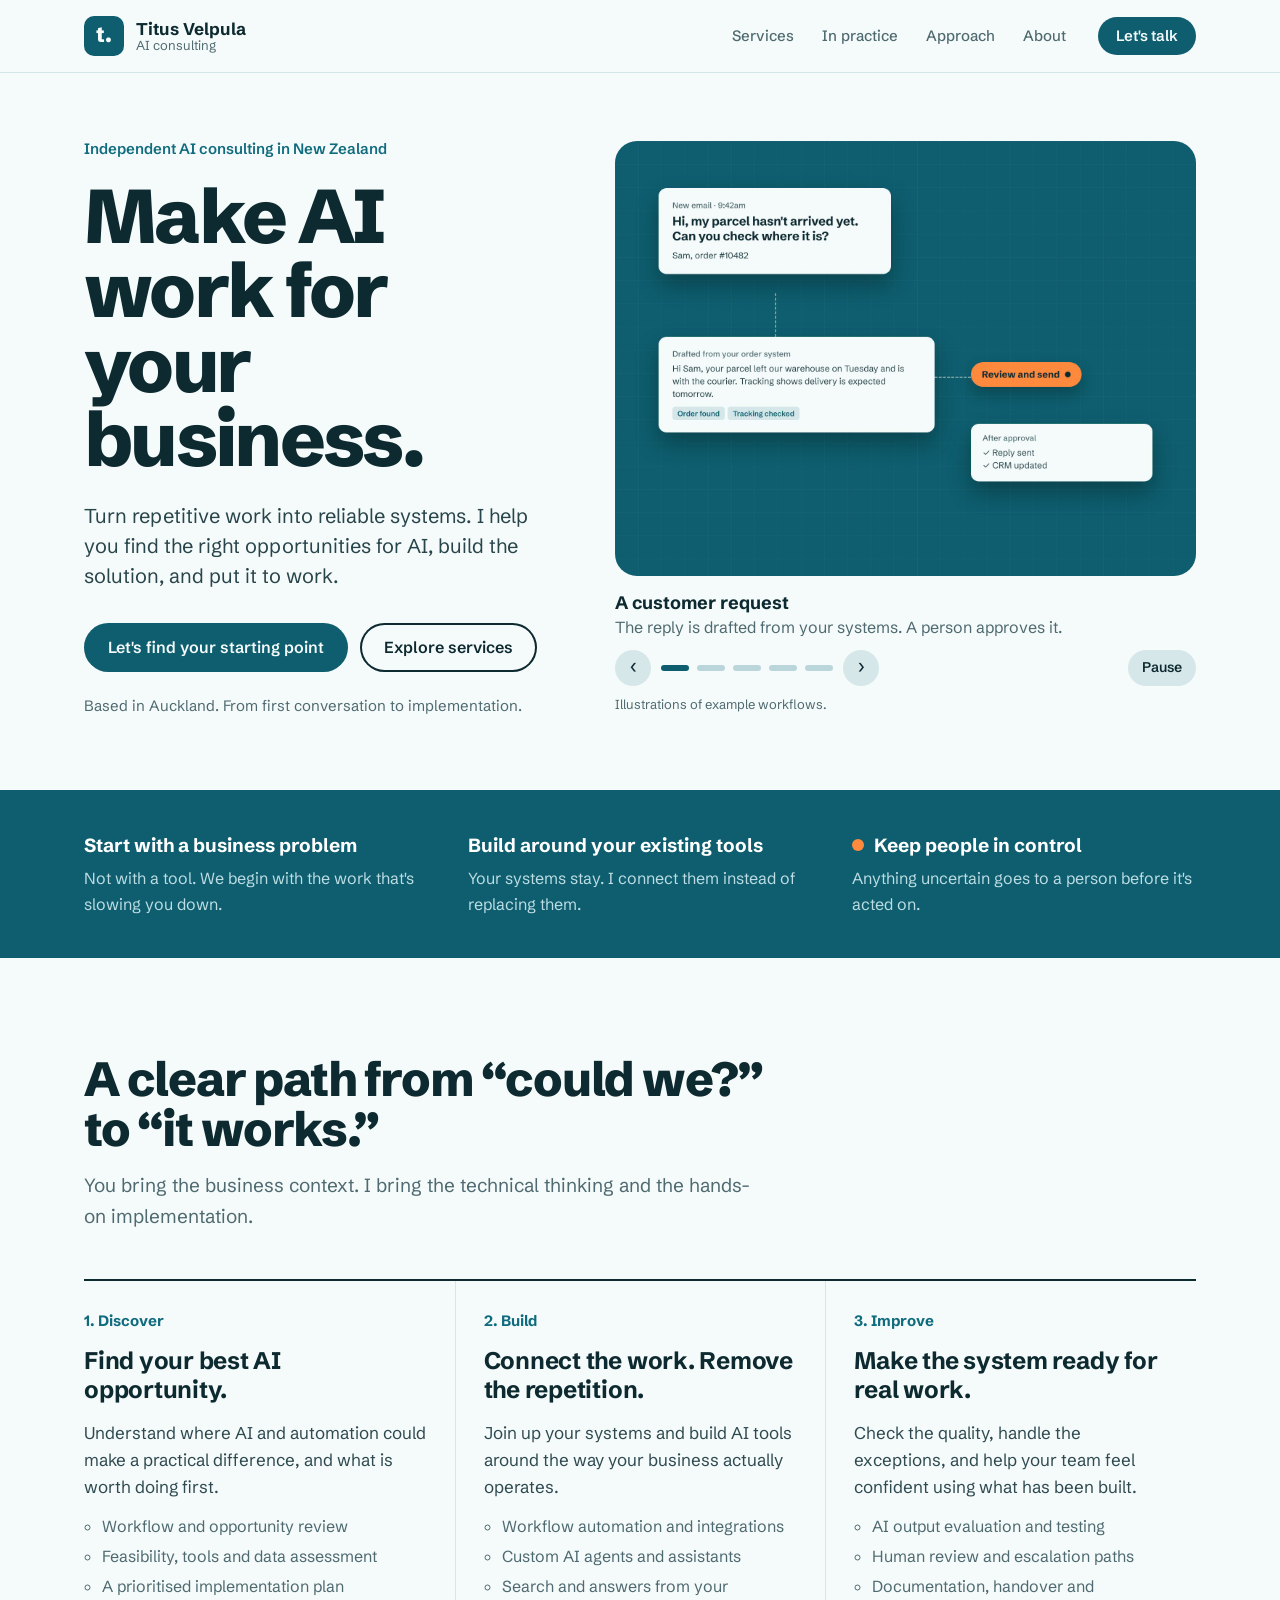
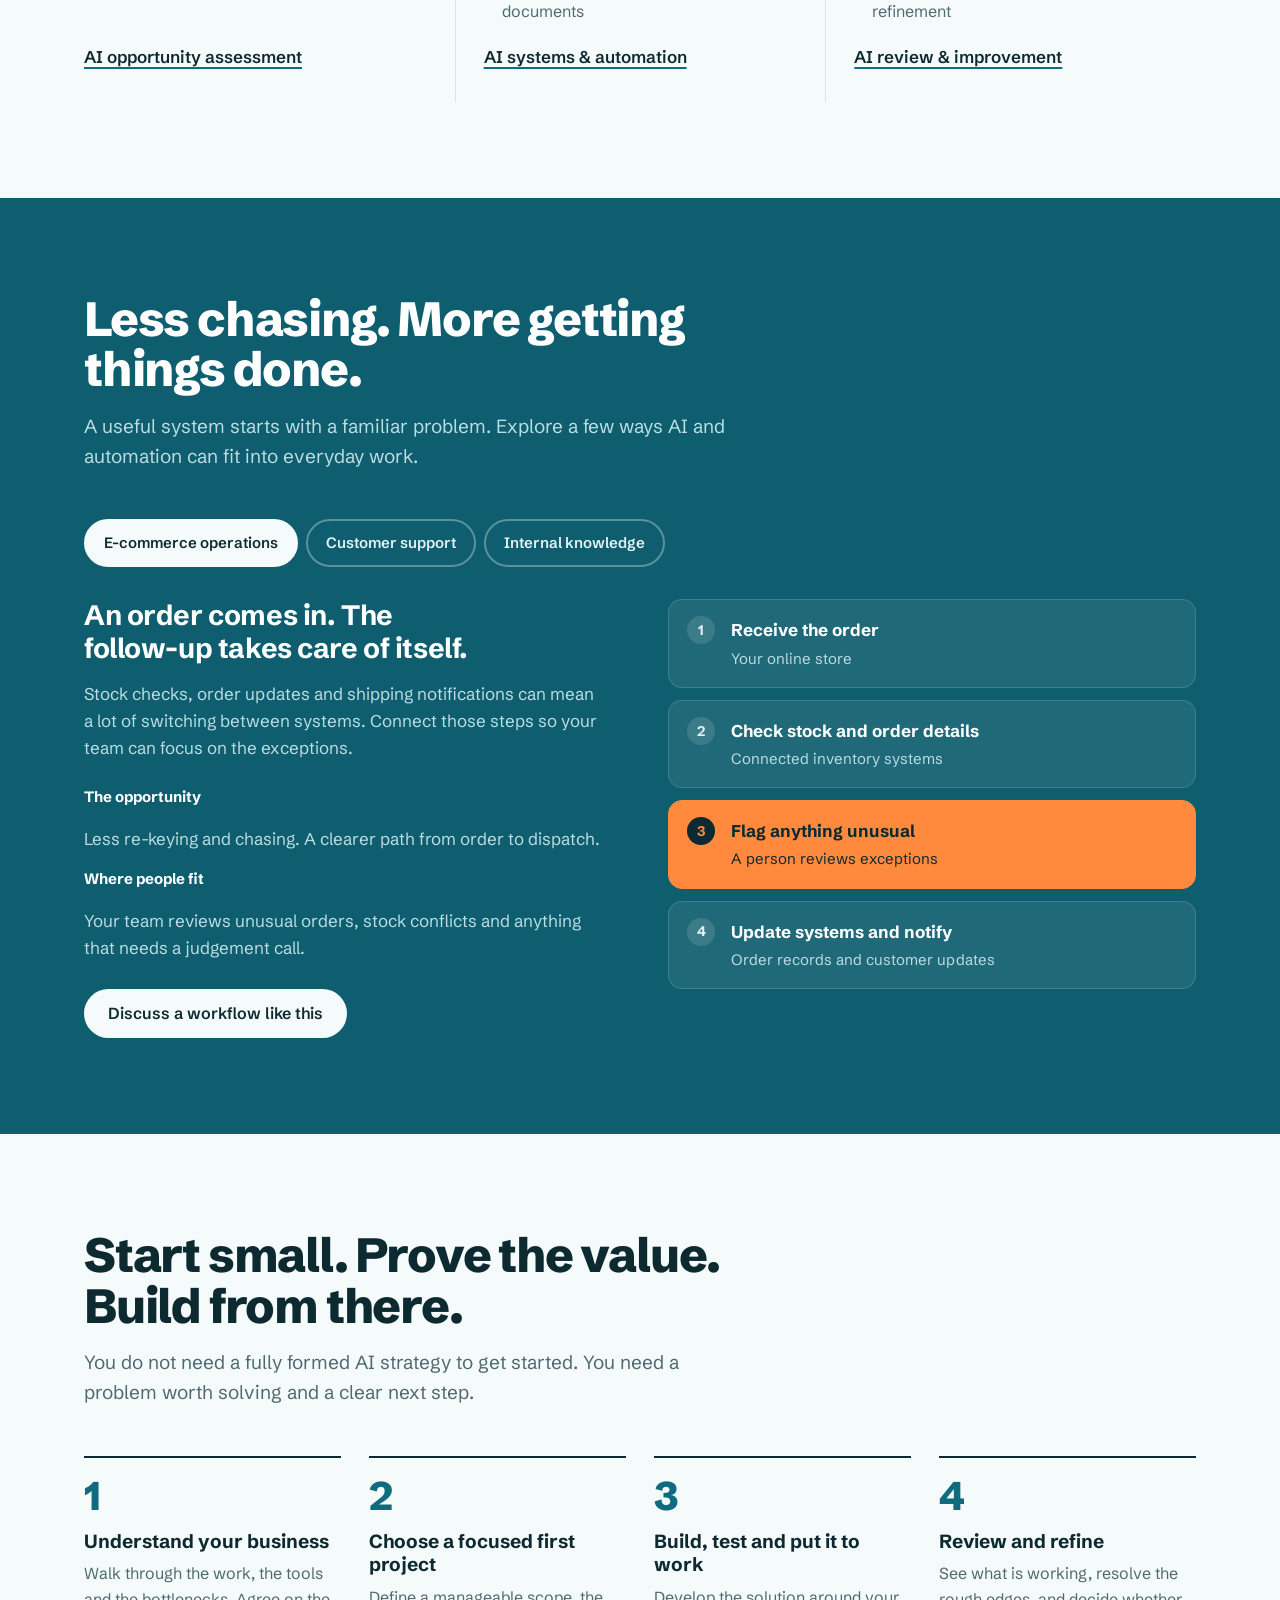
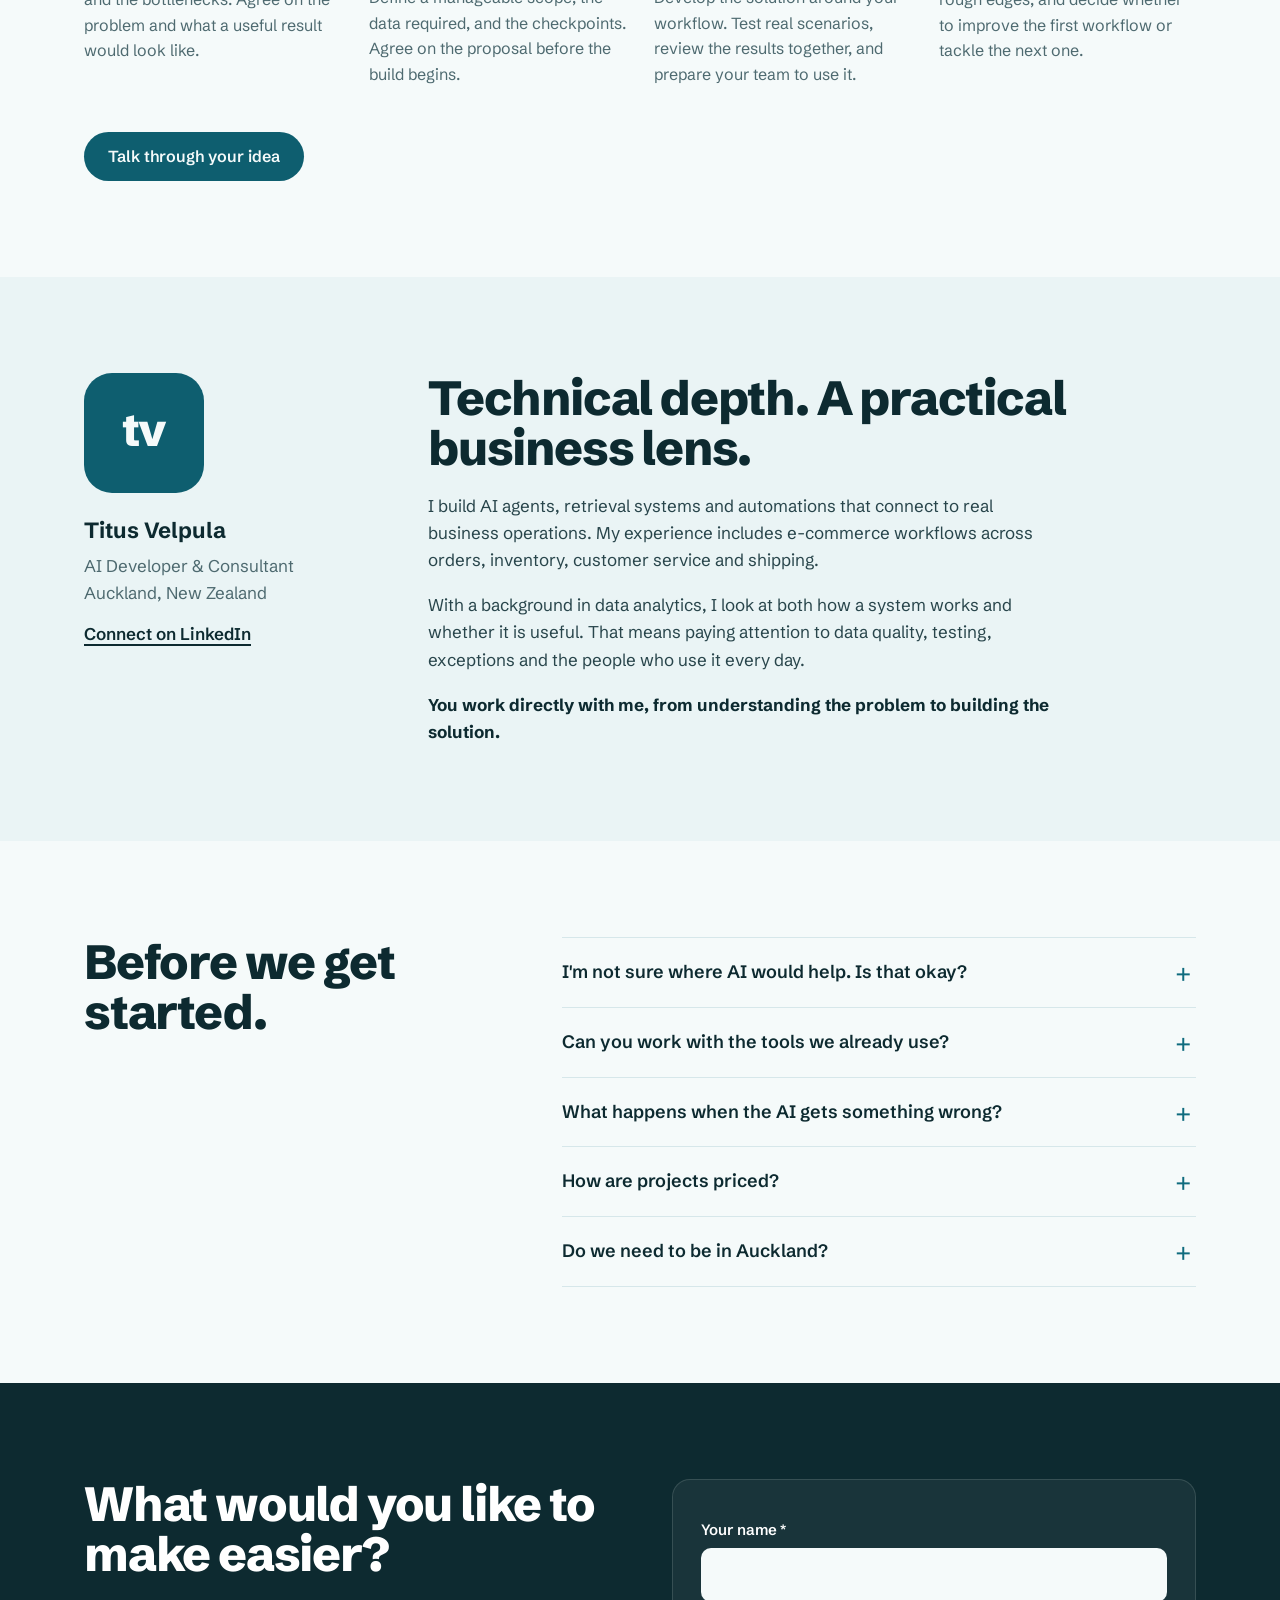
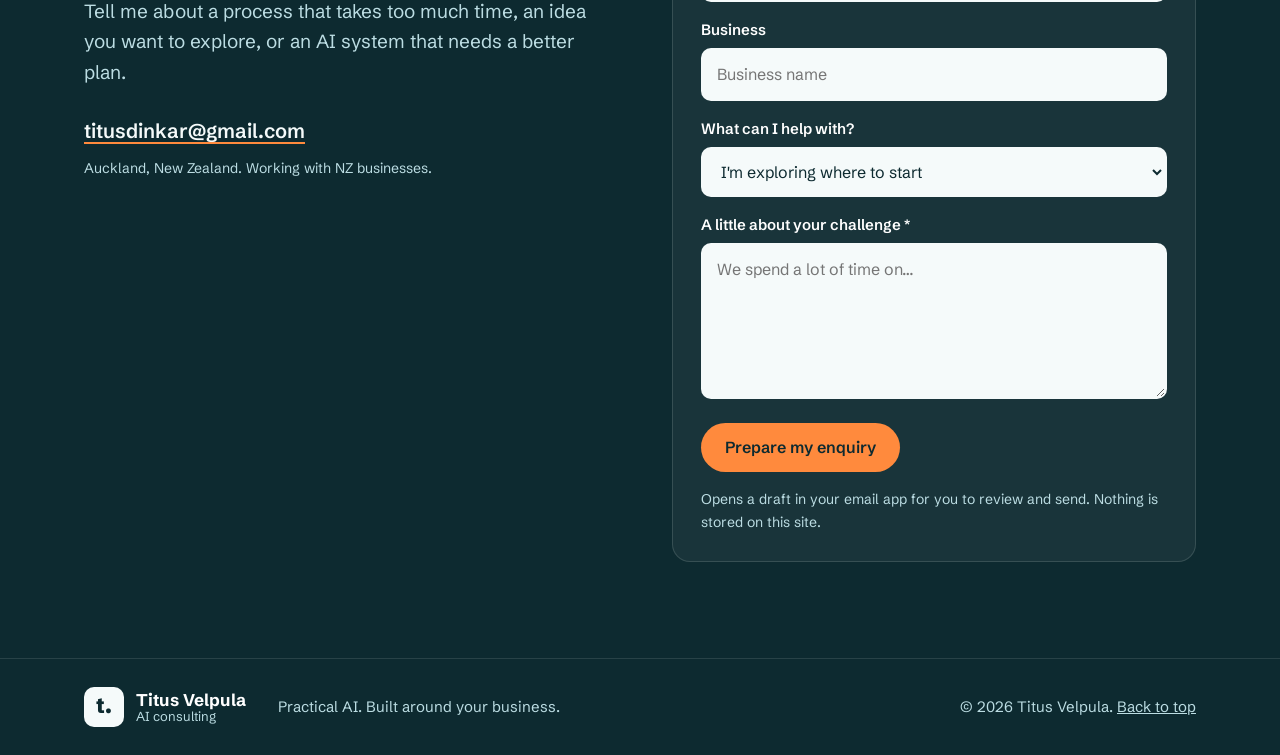
==== index.html @ 4c41d88a "Switch to teal and orange colours" ====
<!doctype html>
<html lang="en-NZ">
<head>
<meta charset="utf-8">
<meta name="viewport" content="width=device-width, initial-scale=1">
<title>Titus Velpula | AI Consulting, Auckland</title>
<meta name="description" content="Independent AI consulting in New Zealand. I help you find the right opportunities for AI, build the solution, and put it to work.">
<link rel="preload" href="fonts/schibsted-grotesk-latin-700-normal.woff2" as="font" type="font/woff2" crossorigin>
<link rel="icon" href="favicon.svg" type="image/svg+xml">
<link rel="stylesheet" href="styles.css?v=2">
</head>
<body>

<a class="skip" href="#main">Skip to content</a>

<header class="site-head">
  <div class="wrap head-row">
    <a class="brand" href="#top" aria-label="Titus Velpula AI Consulting, back to top">
      <span class="mark" aria-hidden="true">t.</span>
      <span class="brand-text"><strong>Titus Velpula</strong><span>AI consulting</span></span>
    </a>
    <nav class="nav" aria-label="Main">
      <a href="#services">Services</a>
      <a href="#practice">In practice</a>
      <a href="#approach">Approach</a>
      <a href="#about">About</a>
    </nav>
    <a class="btn btn-small" href="#contact">Let's talk</a>
  </div>
</header>

<main id="main">

  <!-- HERO -->
  <section id="top" class="hero">
    <div class="wrap hero-grid">
      <div class="hero-copy">
        <p class="kicker">Independent AI consulting in New Zealand</p>
        <h1>Make AI work for your business.</h1>
        <p class="lead">Turn repetitive work into reliable systems. I help you find the right opportunities for AI, build the solution, and put it to work.</p>
        <div class="btn-row">
          <a class="btn" href="#contact">Let's find your starting point</a>
          <a class="btn btn-ghost" href="#services">Explore services</a>
        </div>
        <p class="hero-note">Based in Auckland. From first conversation to implementation.</p>
      </div>

      <div class="slider" id="slider" aria-roledescription="carousel" aria-label="How AI can fit into everyday work">
        <div class="slides">
          <figure class="slide is-active" aria-roledescription="slide" aria-label="1 of 5">
            <img src="images/slide-1.jpg" width="1600" height="1200" alt="A customer email asking about a parcel, a drafted reply using order and tracking details, and a 'Review and send' step before the reply goes out and the CRM is updated.">
            <figcaption><strong>A customer request</strong> The reply is drafted from your systems. A person approves it.</figcaption>
          </figure>
          <figure class="slide" aria-roledescription="slide" aria-label="2 of 5">
            <img src="images/slide-2.jpg" width="1600" height="1200" alt="An online order is checked against inventory and supplier stock; a stock conflict is flagged for a person while order records, customer updates and shipping carry on." loading="lazy">
            <figcaption><strong>An order comes in</strong> Routine steps run on their own. Conflicts go to your team.</figcaption>
          </figure>
          <figure class="slide" aria-roledescription="slide" aria-label="3 of 5">
            <img src="images/slide-3.jpg" width="1600" height="1200" alt="A question asked of company documents, answered with numbered citations to a pricing policy and customer terms, with sources shown." loading="lazy">
            <figcaption><strong>Answers from your documents</strong> Every answer shows where it came from.</figcaption>
          </figure>
          <figure class="slide" aria-roledescription="slide" aria-label="4 of 5">
            <img src="images/slide-4.jpg" width="1600" height="1200" alt="A test run of 120 scenarios before launch, showing pass results and six exceptions set aside for the team to review." loading="lazy">
            <figcaption><strong>Checked before it goes live</strong> Tested on real scenarios, with exceptions set aside for people.</figcaption>
          </figure>
          <figure class="slide" aria-roledescription="slide" aria-label="5 of 5">
            <img src="images/slide-5.jpg" width="1600" height="1200" alt="A value and effort chart of possible AI projects, with order follow-ups highlighted as high value and low effort: the place to start." loading="lazy">
            <figcaption><strong>A clear first project</strong> Start where the value is high and the effort is low.</figcaption>
          </figure>
        </div>
        <div class="slider-controls">
          <button class="arrow" type="button" data-dir="-1" aria-label="Previous picture">‹</button>
          <div class="dots" role="group" aria-label="Choose a picture">
            <button type="button" aria-label="Picture 1" aria-current="true"></button>
            <button type="button" aria-label="Picture 2"></button>
            <button type="button" aria-label="Picture 3"></button>
            <button type="button" aria-label="Picture 4"></button>
            <button type="button" aria-label="Picture 5"></button>
          </div>
          <button class="arrow" type="button" data-dir="1" aria-label="Next picture">›</button>
          <button class="pause" type="button" aria-label="Pause the slideshow" aria-pressed="false">Pause</button>
        </div>
        <p class="slider-note">Illustrations of example workflows.</p>
      </div>
    </div>
  </section>

  <!-- PRINCIPLES -->
  <section class="principles" aria-label="How I work">
    <div class="wrap principles-row">
      <div><h2>Start with a business problem</h2><p>Not with a tool. We begin with the work that's slowing you down.</p></div>
      <div><h2>Build around your existing tools</h2><p>Your systems stay. I connect them instead of replacing them.</p></div>
      <div><h2><span class="hc" aria-hidden="true"></span>Keep people in control</h2><p>Anything uncertain goes to a person before it's acted on.</p></div>
    </div>
  </section>

  <!-- SERVICES -->
  <section id="services" class="section">
    <div class="wrap">
      <div class="section-head">
        <h2 class="h2">A clear path from “could we?” to “it works.”</h2>
        <p class="sub">You bring the business context. I bring the technical thinking and the hands-on implementation.</p>
      </div>
      <ol class="services">
        <li>
          <p class="step">Discover</p>
          <h3>Find your best AI opportunity.</h3>
          <p>Understand where AI and automation could make a practical difference, and what is worth doing first.</p>
          <ul><li>Workflow and opportunity review</li><li>Feasibility, tools and data assessment</li><li>A prioritised implementation plan</li></ul>
          <a class="svc-link" href="#contact" data-topic="AI opportunity assessment">AI opportunity assessment</a>
        </li>
        <li>
          <p class="step">Build</p>
          <h3>Connect the work. Remove the repetition.</h3>
          <p>Join up your systems and build AI tools around the way your business actually operates.</p>
          <ul><li>Workflow automation and integrations</li><li>Custom AI agents and assistants</li><li>Search and answers from your documents</li></ul>
          <a class="svc-link" href="#contact" data-topic="AI systems and automation">AI systems &amp; automation</a>
        </li>
        <li>
          <p class="step">Improve</p>
          <h3>Make the system ready for real work.</h3>
          <p>Check the quality, handle the exceptions, and help your team feel confident using what has been built.</p>
          <ul><li>AI output evaluation and testing</li><li>Human review and escalation paths</li><li>Documentation, handover and refinement</li></ul>
          <a class="svc-link" href="#contact" data-topic="AI review and improvement">AI review &amp; improvement</a>
        </li>
      </ol>
    </div>
  </section>

  <!-- IN PRACTICE -->
  <section id="practice" class="section band">
    <div class="wrap">
      <div class="section-head">
        <h2 class="h2">Less chasing. More getting things done.</h2>
        <p class="sub">A useful system starts with a familiar problem. Explore a few ways AI and automation can fit into everyday work.</p>
      </div>

      <div class="tabs" role="tablist" aria-label="Examples">
        <button role="tab" id="tab-ops" aria-controls="panel-ops" aria-selected="true">E-commerce operations</button>
        <button role="tab" id="tab-support" aria-controls="panel-support" aria-selected="false" tabindex="-1">Customer support</button>
        <button role="tab" id="tab-knowledge" aria-controls="panel-knowledge" aria-selected="false" tabindex="-1">Internal knowledge</button>
      </div>

      <div class="panel" role="tabpanel" id="panel-ops" aria-labelledby="tab-ops">
        <div class="panel-copy">
          <h3>An order comes in. The follow-up takes care of itself.</h3>
          <p>Stock checks, order updates and shipping notifications can mean a lot of switching between systems. Connect those steps so your team can focus on the exceptions.</p>
          <dl>
            <dt>The opportunity</dt><dd>Less re-keying and chasing. A clearer path from order to dispatch.</dd>
            <dt>Where people fit</dt><dd>Your team reviews unusual orders, stock conflicts and anything that needs a judgement call.</dd>
          </dl>
          <a class="btn btn-light" href="#contact" data-topic="A workflow like the e-commerce example">Discuss a workflow like this</a>
        </div>
        <ol class="flow" aria-label="Example workflow">
          <li><strong>Receive the order</strong><span>Your online store</span></li>
          <li><strong>Check stock and order details</strong><span>Connected inventory systems</span></li>
          <li class="human"><strong>Flag anything unusual</strong><span>A person reviews exceptions</span></li>
          <li><strong>Update systems and notify</strong><span>Order records and customer updates</span></li>
        </ol>
      </div>

      <div class="panel" role="tabpanel" id="panel-support" aria-labelledby="tab-support" hidden>
        <div class="panel-copy">
          <h3>A question arrives. A good reply is ready to check.</h3>
          <p>Many customer emails ask the same few things. Look up the facts in your systems and draft the reply, so your team spends its time on the conversations that need them.</p>
          <dl>
            <dt>The opportunity</dt><dd>Faster, more consistent replies, without starting each one from scratch.</dd>
            <dt>Where people fit</dt><dd>Your team approves replies, and handles complaints and anything sensitive.</dd>
          </dl>
          <a class="btn btn-light" href="#contact" data-topic="A workflow like the customer support example">Discuss a workflow like this</a>
        </div>
        <ol class="flow" aria-label="Example workflow">
          <li><strong>Receive the enquiry</strong><span>Email or your helpdesk</span></li>
          <li><strong>Find the facts</strong><span>Orders, accounts and policies</span></li>
          <li><strong>Draft a reply</strong><span>In your tone, with the details filled in</span></li>
          <li class="human"><strong>Review and send</strong><span>A person approves or edits</span></li>
        </ol>
      </div>

      <div class="panel" role="tabpanel" id="panel-knowledge" aria-labelledby="tab-knowledge" hidden>
        <div class="panel-copy">
          <h3>Someone has a question. The answer is already written down.</h3>
          <p>Policies, procedures and product details often live in documents nobody has time to search. Let your team ask in plain language and get an answer that points to the source.</p>
          <dl>
            <dt>The opportunity</dt><dd>Less time hunting for information, and fewer questions for the one person who knows.</dd>
            <dt>Where people fit</dt><dd>Answers show their sources, and say so when the documents don't cover a question.</dd>
          </dl>
          <a class="btn btn-light" href="#contact" data-topic="A workflow like the internal knowledge example">Discuss a workflow like this</a>
        </div>
        <ol class="flow" aria-label="Example workflow">
          <li><strong>Ask a question</strong><span>In plain language</span></li>
          <li><strong>Search your documents</strong><span>Policies, guides and records</span></li>
          <li><strong>Answer with sources</strong><span>Linked to the page it came from</span></li>
          <li class="human"><strong>Check when it matters</strong><span>A person confirms important answers</span></li>
        </ol>
      </div>
    </div>
  </section>

  <!-- APPROACH -->
  <section id="approach" class="section">
    <div class="wrap">
      <div class="section-head">
        <h2 class="h2">Start small. Prove the value. Build from there.</h2>
        <p class="sub">You do not need a fully formed AI strategy to get started. You need a problem worth solving and a clear next step.</p>
      </div>
      <ol class="timeline">
        <li><h3>Understand your business</h3><p>Walk through the work, the tools and the bottlenecks. Agree on the problem and what a useful result would look like.</p></li>
        <li><h3>Choose a focused first project</h3><p>Define a manageable scope, the data required, and the checkpoints. Agree on the proposal before the build begins.</p></li>
        <li><h3>Build, test and put it to work</h3><p>Develop the solution around your workflow. Test real scenarios, review the results together, and prepare your team to use it.</p></li>
        <li><h3>Review and refine</h3><p>See what is working, resolve the rough edges, and decide whether to improve the first workflow or tackle the next one.</p></li>
      </ol>
      <a class="btn" href="#contact">Talk through your idea</a>
    </div>
  </section>

  <!-- ABOUT -->
  <section id="about" class="section about">
    <div class="wrap about-grid">
      <div class="person">
        <div class="monogram" aria-hidden="true">tv</div>
        <p class="name">Titus Velpula</p>
        <p class="role">AI Developer &amp; Consultant<br>Auckland, New Zealand</p>
        <a class="text-link" href="https://www.linkedin.com/in/titus-dinakar-velpula/">Connect on LinkedIn</a>
      </div>
      <div class="about-copy">
        <h2 class="h2">Technical depth. A practical business lens.</h2>
        <p>I build AI agents, retrieval systems and automations that connect to real business operations. My experience includes e-commerce workflows across orders, inventory, customer service and shipping.</p>
        <p>With a background in data analytics, I look at both how a system works and whether it is useful. That means paying attention to data quality, testing, exceptions and the people who use it every day.</p>
        <p class="direct">You work directly with me, from understanding the problem to building the solution.</p>
      </div>
    </div>
  </section>

  <!-- FAQ -->
  <section class="section faq">
    <div class="wrap faq-grid">
      <h2 class="h2">Before we get started.</h2>
      <div class="faq-list">
        <details>
          <summary>I'm not sure where AI would help. Is that okay?</summary>
          <p>Yes. Most conversations start there. We walk through how your work gets done, and I'll point out where AI or automation could help, and where it wouldn't be worth it.</p>
        </details>
        <details>
          <summary>Can you work with the tools we already use?</summary>
          <p>Usually, yes. I build around the systems you already have and connect them where they allow it. If a tool can't be connected, I'll tell you early.</p>
        </details>
        <details>
          <summary>What happens when the AI gets something wrong?</summary>
          <p>Systems are tested on real scenarios before they go live, and anything uncertain is sent to a person instead of being acted on. You decide which steps always need a human check.</p>
        </details>
        <details>
          <summary>How are projects priced?</summary>
          <p>After our first conversation, I'll give you a clear proposal with the scope and the price, agreed before any build starts.</p>
        </details>
        <details>
          <summary>Do we need to be in Auckland?</summary>
          <p>No. I'm based in Auckland and happy to meet in person here, and I work with businesses elsewhere in New Zealand online.</p>
        </details>
      </div>
    </div>
  </section>

  <!-- CONTACT -->
  <section id="contact" class="section contact">
    <div class="wrap contact-grid">
      <div>
        <h2 class="h2">What would you like to make easier?</h2>
        <p class="sub">Tell me about a process that takes too much time, an idea you want to explore, or an AI system that needs a better plan.</p>
        <p><a class="text-link on-dark" href="mailto:titusdinkar@gmail.com">titusdinkar@gmail.com</a></p>
        <p class="small">Auckland, New Zealand. Working with NZ businesses.</p>
      </div>
      <form class="enquiry" id="enquiry" novalidate>
        <label for="f-name">Your name <span aria-hidden="true">*</span></label>
        <input id="f-name" name="name" autocomplete="name" required>
        <label for="f-business">Business</label>
        <input id="f-business" name="business" autocomplete="organization" placeholder="Business name">
        <label for="f-topic">What can I help with?</label>
        <select id="f-topic" name="topic">
          <option>I'm exploring where to start</option>
          <option>AI opportunity assessment</option>
          <option>AI systems and automation</option>
          <option>AI review and improvement</option>
          <option>A workflow like the e-commerce example</option>
          <option>A workflow like the customer support example</option>
          <option>A workflow like the internal knowledge example</option>
        </select>
        <label for="f-msg">A little about your challenge <span aria-hidden="true">*</span></label>
        <textarea id="f-msg" name="message" rows="5" placeholder="We spend a lot of time on…" required></textarea>
        <p class="form-error" id="form-error" role="alert" hidden></p>
        <button class="btn btn-accent" type="submit">Prepare my enquiry</button>
        <p class="small">Opens a draft in your email app for you to review and send. Nothing is stored on this site.</p>
      </form>
    </div>
  </section>

</main>

<footer class="site-foot">
  <div class="wrap foot-row">
    <a class="brand" href="#top"><span class="mark" aria-hidden="true">t.</span><span class="brand-text"><strong>Titus Velpula</strong><span>AI consulting</span></span></a>
    <p>Practical AI. Built around your business.</p>
    <p class="small">© 2026 Titus Velpula. <a href="#top">Back to top</a></p>
  </div>
</footer>

<script src="script.js?v=1"></script>
</body>
</html>
---- styles.css ----
/* Fonts: Schibsted Grotesk, self-hosted (SIL Open Font License, see fonts/OFL-LICENSE.txt) */
@font-face { font-family: 'Schibsted Grotesk'; src: url(fonts/schibsted-grotesk-latin-400-normal.woff2) format('woff2'); font-weight: 400; font-display: swap; }
@font-face { font-family: 'Schibsted Grotesk'; src: url(fonts/schibsted-grotesk-latin-500-normal.woff2) format('woff2'); font-weight: 500; font-display: swap; }
@font-face { font-family: 'Schibsted Grotesk'; src: url(fonts/schibsted-grotesk-latin-600-normal.woff2) format('woff2'); font-weight: 600; font-display: swap; }
@font-face { font-family: 'Schibsted Grotesk'; src: url(fonts/schibsted-grotesk-latin-700-normal.woff2) format('woff2'); font-weight: 700; font-display: swap; }
@font-face { font-family: 'Schibsted Grotesk'; src: url(fonts/schibsted-grotesk-latin-800-normal.woff2) format('woff2'); font-weight: 800; font-display: swap; }

:root {
  --paper: #F5FAFA;   /* page background */
  --ink: #0D2A30;     /* text */
  --teal: #0E5E6F;    /* dark bands and buttons */
  --teal-2: #0F6B7E;
  --accent: #FF8A3D;  /* orange: used only where a person stays in control */
  --mist: #D6E7EA;    /* lines and quiet fills */
  --slate: #4E6A70;   /* secondary text */
  --on-teal: #E6F3F5;
  --on-teal-muted: #BCDDE3;
  --radius: 14px;
  --wrap: 1160px;
}

* { box-sizing: border-box; }
html { scroll-behavior: smooth; scroll-padding-top: 84px; }
@media (prefers-reduced-motion: reduce) { html { scroll-behavior: auto; } }
body {
  margin: 0; background: var(--paper); color: var(--ink);
  font-family: 'Schibsted Grotesk', system-ui, -apple-system, 'Segoe UI', sans-serif;
  font-size: 17px; line-height: 1.6; -webkit-font-smoothing: antialiased;
}
img { max-width: 100%; height: auto; display: block; }
h1, h2, h3, p, ol, ul, dl, figure { margin: 0; }
a { color: inherit; }
:focus-visible { outline: 3px solid var(--accent); outline-offset: 3px; border-radius: 4px; }

.wrap { max-width: var(--wrap); margin: 0 auto; padding: 0 24px; }
.skip { position: absolute; left: -999px; top: 8px; background: var(--ink); color: var(--paper); padding: 8px 14px; z-index: 50; }
.skip:focus { left: 16px; }

/* ---------- Buttons and links ---------- */
.btn {
  display: inline-flex; align-items: center; justify-content: center; gap: 8px;
  background: var(--teal); color: var(--paper); text-decoration: none; border: 0;
  font: inherit; font-weight: 600; font-size: 16px; line-height: 1.2;
  padding: 15px 24px; border-radius: 999px; cursor: pointer;
}
.btn:hover { background: var(--ink); }
.btn-small { padding: 10px 18px; font-size: 15px; }
.btn-ghost { background: transparent; color: var(--ink); box-shadow: inset 0 0 0 2px var(--ink); }
.btn-ghost:hover { background: var(--ink); color: var(--paper); }
.btn-light { background: var(--paper); color: var(--ink); }
.btn-light:hover { background: #FFFFFF; }
.btn-accent { background: var(--accent); color: var(--ink); }
.btn-accent:hover { background: #FF9E5E; }
.text-link { font-weight: 600; text-decoration-thickness: 2px; text-underline-offset: 4px; }
.text-link.on-dark { color: var(--paper); text-decoration-color: var(--accent); font-size: 20px; }

/* ---------- Header ---------- */
.site-head { position: sticky; top: 0; z-index: 20; background: rgba(245, 250, 250, 0.94); backdrop-filter: blur(8px); border-bottom: 1px solid var(--mist); }
.head-row { display: flex; align-items: center; gap: 32px; height: 72px; }
.brand { display: flex; align-items: center; gap: 12px; text-decoration: none; }
.mark {
  display: grid; place-items: center; width: 40px; height: 40px; border-radius: 10px;
  background: var(--teal); color: var(--paper); font-weight: 800; font-size: 22px; line-height: 1; padding-bottom: 3px;
}
.brand-text { display: flex; flex-direction: column; line-height: 1.15; }
.brand-text strong { font-size: 17px; font-weight: 700; }
.brand-text span { font-size: 13px; color: var(--slate); }
.nav { display: flex; gap: 28px; margin-left: auto; font-size: 15px; font-weight: 500; }
.nav a { text-decoration: none; color: var(--slate); }
.nav a:hover { color: var(--ink); }

/* ---------- Hero ---------- */
.hero { padding: 64px 0 72px; }
.hero-grid { display: grid; grid-template-columns: minmax(0, 0.9fr) minmax(0, 1.1fr); gap: 56px; align-items: center; }
.kicker { font-size: 15px; font-weight: 600; color: var(--teal-2); margin-bottom: 18px; }
h1 { font-size: clamp(44px, 6vw, 76px); line-height: 0.98; font-weight: 800; letter-spacing: -0.035em; max-width: 11ch; }
.lead { font-size: 20px; line-height: 1.5; color: #28454B; margin-top: 24px; max-width: 40ch; }
.btn-row { display: flex; flex-wrap: wrap; gap: 12px; margin-top: 32px; }
.hero-note { margin-top: 22px; font-size: 15px; color: var(--slate); }

/* Slider: the one bold element on the page */
.slider { position: relative; }
.slides { display: grid; }
.slide { grid-area: 1 / 1; opacity: 0; visibility: hidden; transition: opacity 700ms ease, visibility 0s linear 700ms; }
.slide.is-active { opacity: 1; visibility: visible; transition: opacity 700ms ease; }
.slide img { width: 100%; aspect-ratio: 4 / 3; object-fit: cover; border-radius: 22px; background: var(--teal); }
.slide figcaption { margin-top: 14px; font-size: 16px; line-height: 1.45; color: var(--slate); min-height: 3em; }
.slide figcaption strong { display: block; color: var(--ink); font-size: 18px; }
.slider-controls { display: flex; align-items: center; gap: 10px; margin-top: 10px; }
.arrow, .pause {
  font: inherit; cursor: pointer; border: 0; background: var(--mist); color: var(--ink);
  height: 36px; border-radius: 999px;
}
.arrow { width: 36px; font-size: 22px; line-height: 1; padding-bottom: 3px; }
.pause { margin-left: auto; padding: 0 14px; font-size: 14px; font-weight: 600; }
.arrow:hover, .pause:hover { background: #C2DCE0; }
.dots { display: flex; gap: 8px; }
.dots button { width: 28px; height: 6px; border-radius: 3px; border: 0; padding: 0; cursor: pointer; background: #BBD6DB; }
.dots button[aria-current="true"] { background: var(--teal); }
.slider-note { font-size: 13px; color: var(--slate); margin-top: 8px; }
@media (prefers-reduced-motion: reduce) { .slide { transition: none; } }

/* ---------- Principles strip ---------- */
.principles { background: var(--teal); color: var(--on-teal); padding: 40px 0; }
.principles-row { display: grid; grid-template-columns: repeat(3, 1fr); gap: 40px; }
.principles h2 { font-size: 19px; font-weight: 700; color: #FFFFFF; display: flex; align-items: center; gap: 10px; }
.principles p { color: var(--on-teal-muted); margin-top: 6px; font-size: 16px; }
.hc { width: 12px; height: 12px; border-radius: 50%; background: var(--accent); flex: none; }

/* ---------- Sections ---------- */
.section { padding: 96px 0; }
.section-head { max-width: 720px; margin-bottom: 48px; }
.h2 { font-size: clamp(32px, 4vw, 48px); line-height: 1.05; font-weight: 800; letter-spacing: -0.025em; }
.sub { font-size: 19px; color: var(--slate); margin-top: 16px; max-width: 56ch; }

/* Services: a three-step path, so they are numbered */
.services { list-style: none; padding: 0; display: grid; grid-template-columns: repeat(3, 1fr); gap: 0; counter-reset: svc; border-top: 2px solid var(--ink); }
.services > li { counter-increment: svc; padding: 28px 28px 32px 0; display: flex; flex-direction: column; gap: 14px; }
.services > li + li { padding-left: 28px; border-left: 1px solid var(--mist); }
.step { font-weight: 700; color: var(--teal-2); font-size: 15px; }
.step::before { content: counter(svc) ". "; }
.services h3 { font-size: 24px; line-height: 1.2; font-weight: 700; letter-spacing: -0.01em; }
.services > li > p:not(.step) { color: #2E4A50; }
.services ul { padding-left: 18px; color: var(--slate); font-size: 16px; }
.services ul li { margin-bottom: 4px; }
.svc-link { margin-top: auto; font-weight: 600; text-decoration-thickness: 2px; text-underline-offset: 4px; text-decoration-color: var(--teal-2); }

/* In practice: dark band with tabs */
.band { background: var(--teal); color: var(--on-teal); }
.band .h2 { color: #FFFFFF; }
.band .sub { color: var(--on-teal-muted); }
.tabs { display: flex; flex-wrap: wrap; gap: 8px; margin-bottom: 32px; }
.tabs button {
  font: inherit; font-weight: 600; font-size: 15px; cursor: pointer;
  padding: 10px 18px; border-radius: 999px; border: 2px solid rgba(233, 239, 235, 0.35);
  background: transparent; color: var(--on-teal);
}
.tabs button[aria-selected="true"] { background: var(--paper); color: var(--ink); border-color: var(--paper); }
.panel { display: grid; grid-template-columns: minmax(0, 1fr) minmax(0, 1fr); gap: 56px; align-items: start; }
.panel[hidden] { display: none; }
.panel h3 { font-size: 28px; line-height: 1.15; font-weight: 700; color: #FFFFFF; letter-spacing: -0.015em; max-width: 22ch; }
.panel-copy > p { margin-top: 16px; color: var(--on-teal-muted); max-width: 52ch; }
.panel dl { margin: 24px 0 28px; display: grid; gap: 14px; }
.panel dt { font-weight: 700; color: #FFFFFF; font-size: 15px; }
.panel dd { margin: 2px 0 0; color: var(--on-teal-muted); }
.flow { list-style: none; padding: 0; counter-reset: fl; display: grid; gap: 12px; }
.flow li {
  counter-increment: fl; position: relative; background: rgba(247, 248, 245, 0.07);
  border: 1px solid rgba(233, 239, 235, 0.16); border-radius: var(--radius); padding: 16px 18px 16px 62px;
}
.flow li::before {
  content: counter(fl); position: absolute; left: 18px; top: 16px; width: 28px; height: 28px; border-radius: 50%;
  display: grid; place-items: center; background: rgba(233, 239, 235, 0.14); font-weight: 700; font-size: 14px;
}
.flow li strong { display: block; color: #FFFFFF; }
.flow li span { color: var(--on-teal-muted); font-size: 15px; }
.flow li.human { background: var(--accent); border-color: var(--accent); }
.flow li.human strong, .flow li.human span { color: var(--ink); }
.flow li.human::before { background: var(--ink); color: var(--accent); }

/* Approach: a four-step sequence */
.timeline { list-style: none; padding: 0; counter-reset: tl; display: grid; grid-template-columns: repeat(4, 1fr); gap: 28px; margin-bottom: 44px; }
.timeline li { counter-increment: tl; padding-top: 18px; border-top: 2px solid var(--ink); }
.timeline li::before { content: counter(tl); display: block; font-size: 40px; font-weight: 800; color: var(--teal-2); line-height: 1; margin-bottom: 14px; }
.timeline h3 { font-size: 19px; font-weight: 700; line-height: 1.25; }
.timeline p { margin-top: 8px; color: var(--slate); font-size: 16px; }

/* About */
.about { background: #EAF4F5; }
.about-grid { display: grid; grid-template-columns: 280px minmax(0, 1fr); gap: 64px; align-items: start; }
.monogram {
  width: 120px; height: 120px; border-radius: 28px; background: var(--teal); color: var(--paper);
  display: grid; place-items: center; font-size: 46px; font-weight: 800; letter-spacing: -0.04em; padding-bottom: 6px;
}
.name { font-size: 22px; font-weight: 700; margin-top: 20px; }
.role { color: var(--slate); margin: 4px 0 14px; }
.about-copy p { margin-top: 18px; max-width: 62ch; color: #28454B; }
.about-copy .direct { font-weight: 700; color: var(--ink); }

/* FAQ */
.faq-grid { display: grid; grid-template-columns: minmax(0, 0.8fr) minmax(0, 1.2fr); gap: 56px; }
.faq-list details { border-bottom: 1px solid var(--mist); }
.faq-list details:first-child { border-top: 1px solid var(--mist); }
.faq-list summary {
  cursor: pointer; list-style: none; padding: 20px 40px 20px 0; position: relative; font-weight: 600; font-size: 18px;
}
.faq-list summary::-webkit-details-marker { display: none; }
.faq-list summary::after { content: '+'; position: absolute; right: 4px; top: 16px; font-size: 26px; font-weight: 400; color: var(--teal-2); }
.faq-list details[open] summary::after { content: '−'; }
.faq-list details p { padding: 0 40px 22px 0; color: var(--slate); max-width: 60ch; }

/* Contact */
.contact { background: var(--ink); color: var(--on-teal); }
.contact .h2 { color: #FFFFFF; }
.contact .sub { color: var(--on-teal-muted); margin-bottom: 28px; }
.contact-grid { display: grid; grid-template-columns: minmax(0, 1fr) minmax(0, 1fr); gap: 64px; align-items: start; }
.small { font-size: 14px; color: var(--on-teal-muted); margin-top: 10px; }
.enquiry { display: grid; gap: 6px; background: rgba(247, 248, 245, 0.05); border: 1px solid rgba(233, 239, 235, 0.14); border-radius: 18px; padding: 28px; }
.enquiry label { font-weight: 600; font-size: 15px; color: #FFFFFF; margin-top: 10px; }
.enquiry input, .enquiry select, .enquiry textarea {
  font: inherit; font-size: 16px; color: var(--ink); background: var(--paper);
  border: 2px solid transparent; border-radius: 10px; padding: 12px 14px; width: 100%;
}
.enquiry textarea { resize: vertical; }
.enquiry input:focus, .enquiry select:focus, .enquiry textarea:focus { outline: none; border-color: var(--accent); }
.enquiry .btn { margin-top: 18px; justify-self: start; }
.form-error { color: #FFD8D2; font-weight: 600; margin-top: 8px; }

/* Footer */
.site-foot { background: var(--ink); color: var(--on-teal-muted); border-top: 1px solid rgba(233, 239, 235, 0.12); padding: 28px 0; }
.foot-row { display: flex; flex-wrap: wrap; align-items: center; gap: 12px 32px; }
.site-foot .brand-text strong { color: #FFFFFF; }
.site-foot .brand-text span { color: var(--on-teal-muted); }
.site-foot .mark { background: var(--paper); color: var(--ink); }
.site-foot p { font-size: 15px; }
.site-foot .small { margin: 0 0 0 auto; }

/* ---------- Smaller screens ---------- */
@media (max-width: 960px) {
  .hero-grid, .panel, .about-grid, .faq-grid, .contact-grid { grid-template-columns: minmax(0, 1fr); gap: 40px; }
  .timeline { grid-template-columns: repeat(2, 1fr); }
  .nav { display: none; }
  .head-row { justify-content: space-between; }
}
@media (max-width: 720px) {
  body { font-size: 16px; }
  .hero { padding: 40px 0 56px; }
  .section { padding: 64px 0; }
  .principles-row, .services, .timeline { grid-template-columns: minmax(0, 1fr); }
  h1 { font-size: 40px; }
  .services > li, .services > li + li { padding: 24px 0; border-left: 0; }
  .services > li + li { border-top: 1px solid var(--mist); }
  .site-foot .small { margin-left: 0; }
}
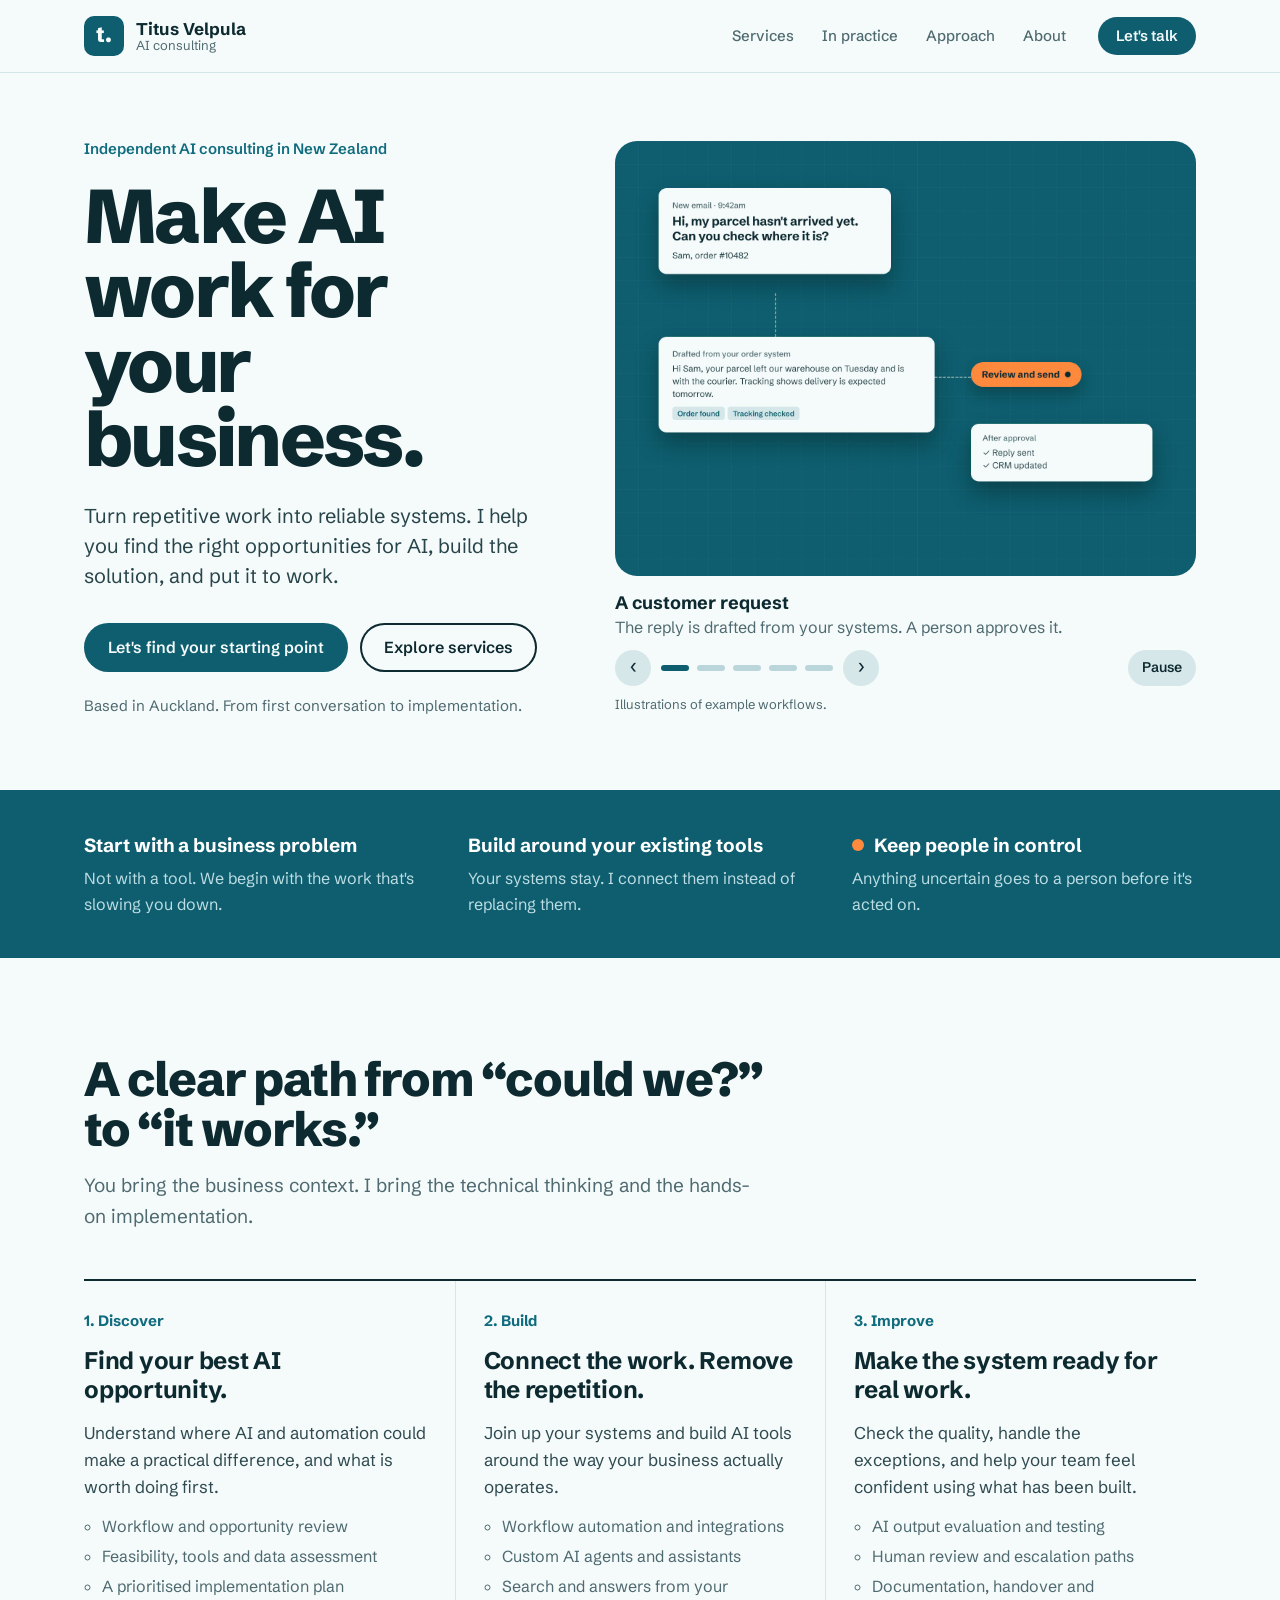
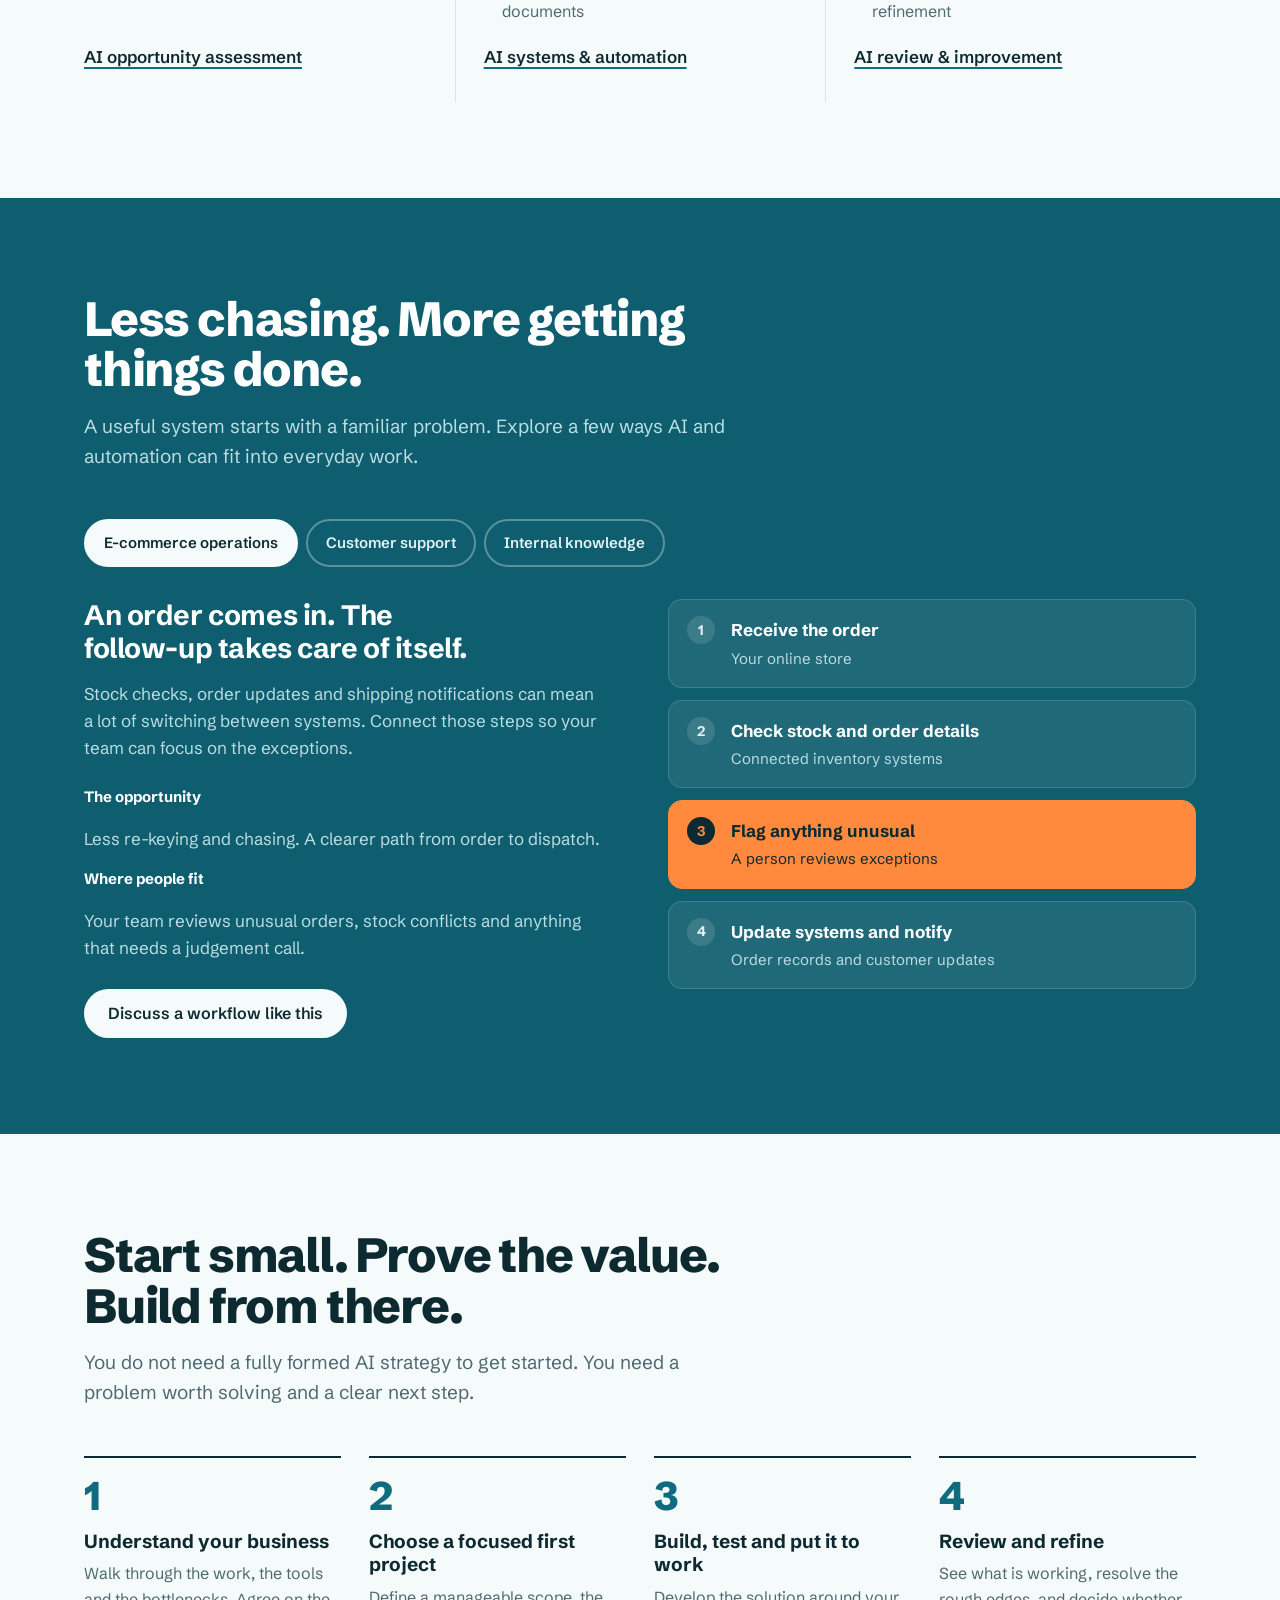
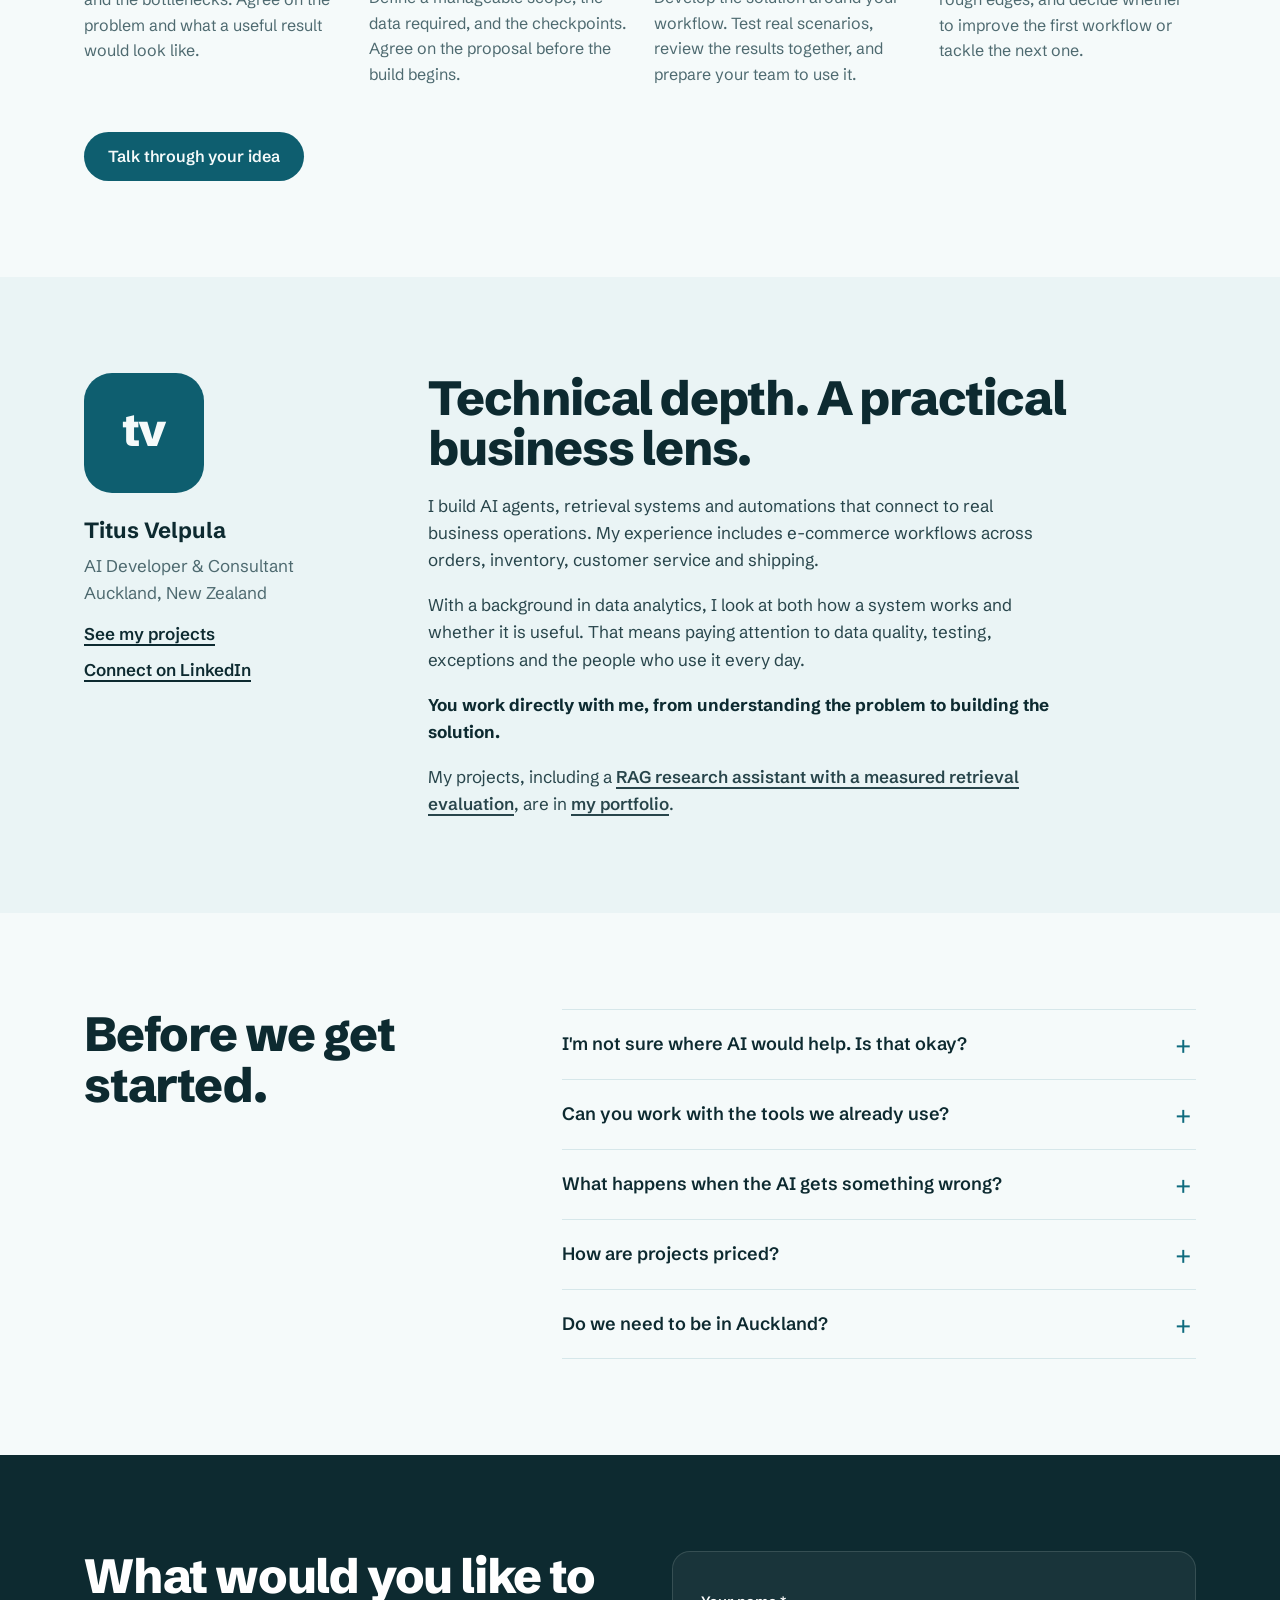
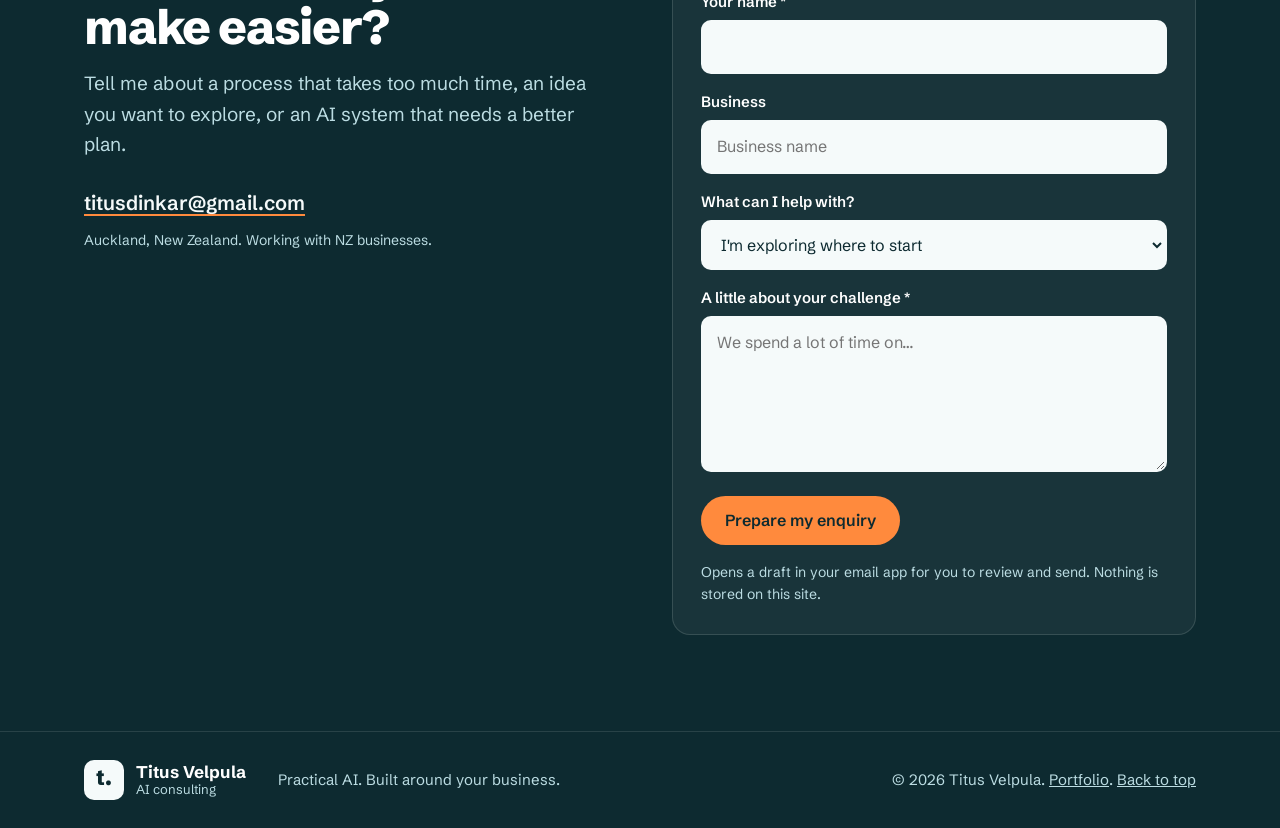
==== commit c69cb299: "Add portfolio and link it from the consulting site" ====
--- a/index.html
+++ b/index.html
@@ -7,7 +7,7 @@
 <meta name="description" content="Independent AI consulting in New Zealand. I help you find the right opportunities for AI, build the solution, and put it to work.">
 <link rel="preload" href="fonts/schibsted-grotesk-latin-700-normal.woff2" as="font" type="font/woff2" crossorigin>
 <link rel="icon" href="favicon.svg" type="image/svg+xml">
-<link rel="stylesheet" href="styles.css?v=2">
+<link rel="stylesheet" href="styles.css?v=3">
 </head>
 <body>
 
@@ -221,13 +221,14 @@
         <div class="monogram" aria-hidden="true">tv</div>
         <p class="name">Titus Velpula</p>
         <p class="role">AI Developer &amp; Consultant<br>Auckland, New Zealand</p>
-        <a class="text-link" href="https://www.linkedin.com/in/titus-dinakar-velpula/">Connect on LinkedIn</a>
+        <p class="person-links"><a class="text-link" href="portfolio/">See my projects</a><a class="text-link" href="https://www.linkedin.com/in/titus-dinakar-velpula/">Connect on LinkedIn</a></p>
       </div>
       <div class="about-copy">
         <h2 class="h2">Technical depth. A practical business lens.</h2>
         <p>I build AI agents, retrieval systems and automations that connect to real business operations. My experience includes e-commerce workflows across orders, inventory, customer service and shipping.</p>
         <p>With a background in data analytics, I look at both how a system works and whether it is useful. That means paying attention to data quality, testing, exceptions and the people who use it every day.</p>
         <p class="direct">You work directly with me, from understanding the problem to building the solution.</p>
+        <p>My projects, including a <a class="text-link" href="portfolio/projects.html#research">RAG research assistant with a measured retrieval evaluation</a>, are in <a class="text-link" href="portfolio/">my portfolio</a>.</p>
       </div>
     </div>
   </section>
@@ -300,7 +301,7 @@
   <div class="wrap foot-row">
     <a class="brand" href="#top"><span class="mark" aria-hidden="true">t.</span><span class="brand-text"><strong>Titus Velpula</strong><span>AI consulting</span></span></a>
     <p>Practical AI. Built around your business.</p>
-    <p class="small">© 2026 Titus Velpula. <a href="#top">Back to top</a></p>
+    <p class="small">© 2026 Titus Velpula. <a href="portfolio/">Portfolio</a>. <a href="#top">Back to top</a></p>
   </div>
 </footer>
 
--- a/styles.css
+++ b/styles.css
@@ -174,6 +174,7 @@
 }
 .name { font-size: 22px; font-weight: 700; margin-top: 20px; }
 .role { color: var(--slate); margin: 4px 0 14px; }
+.person-links { display: flex; flex-direction: column; gap: 8px; align-items: flex-start; }
 .about-copy p { margin-top: 18px; max-width: 62ch; color: #28454B; }
 .about-copy .direct { font-weight: 700; color: var(--ink); }
 
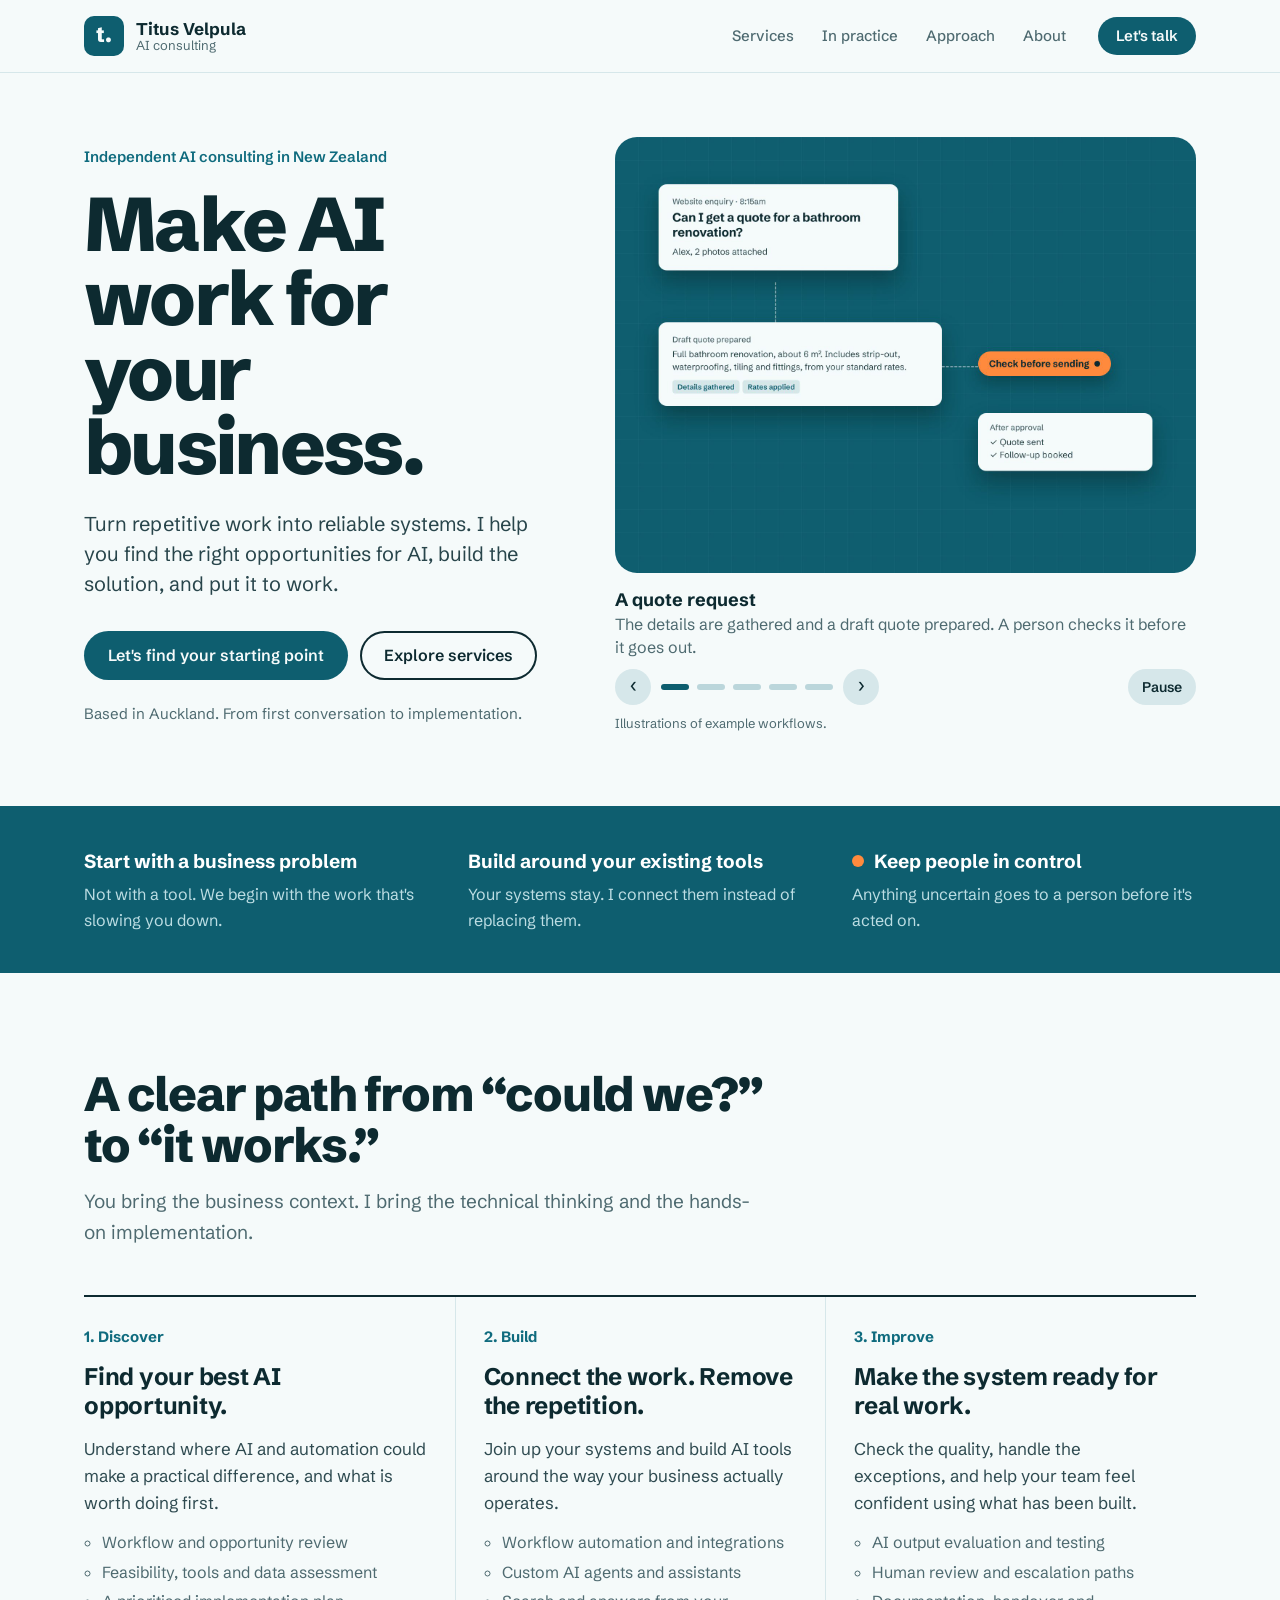
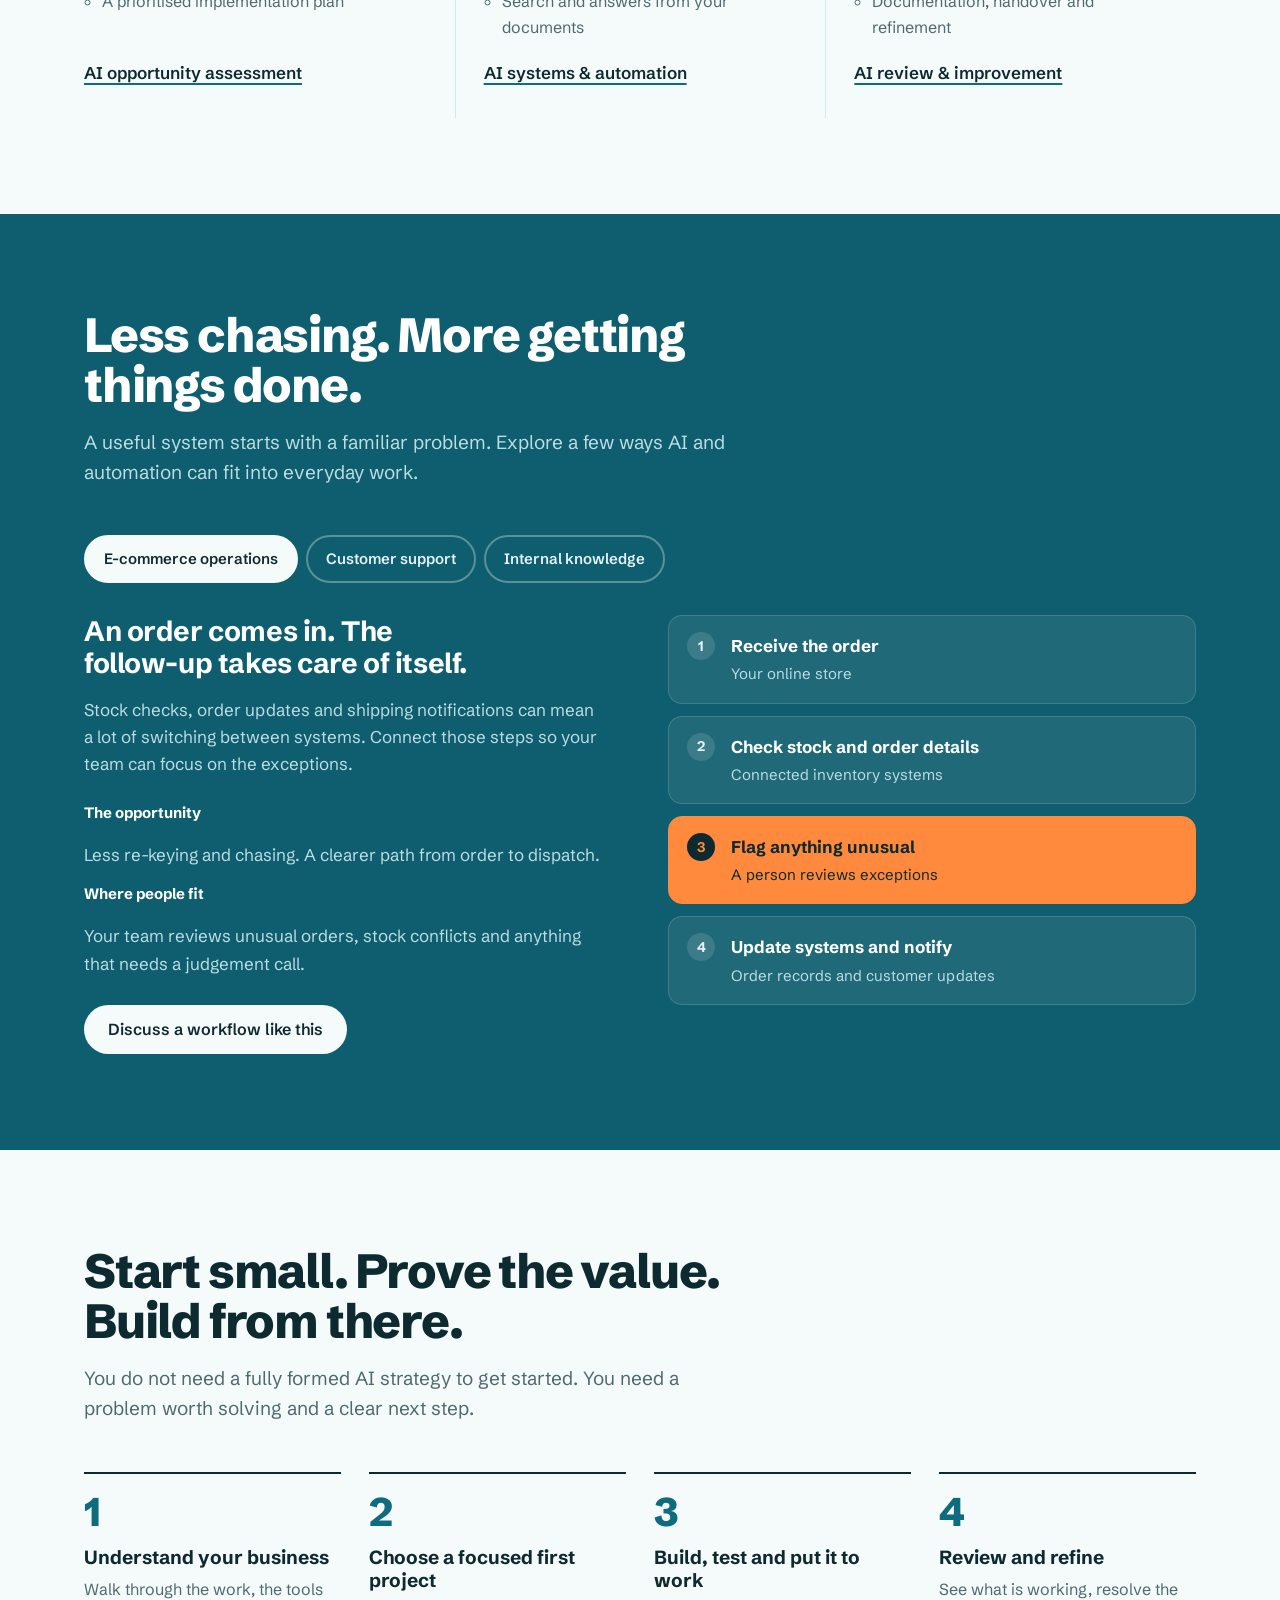
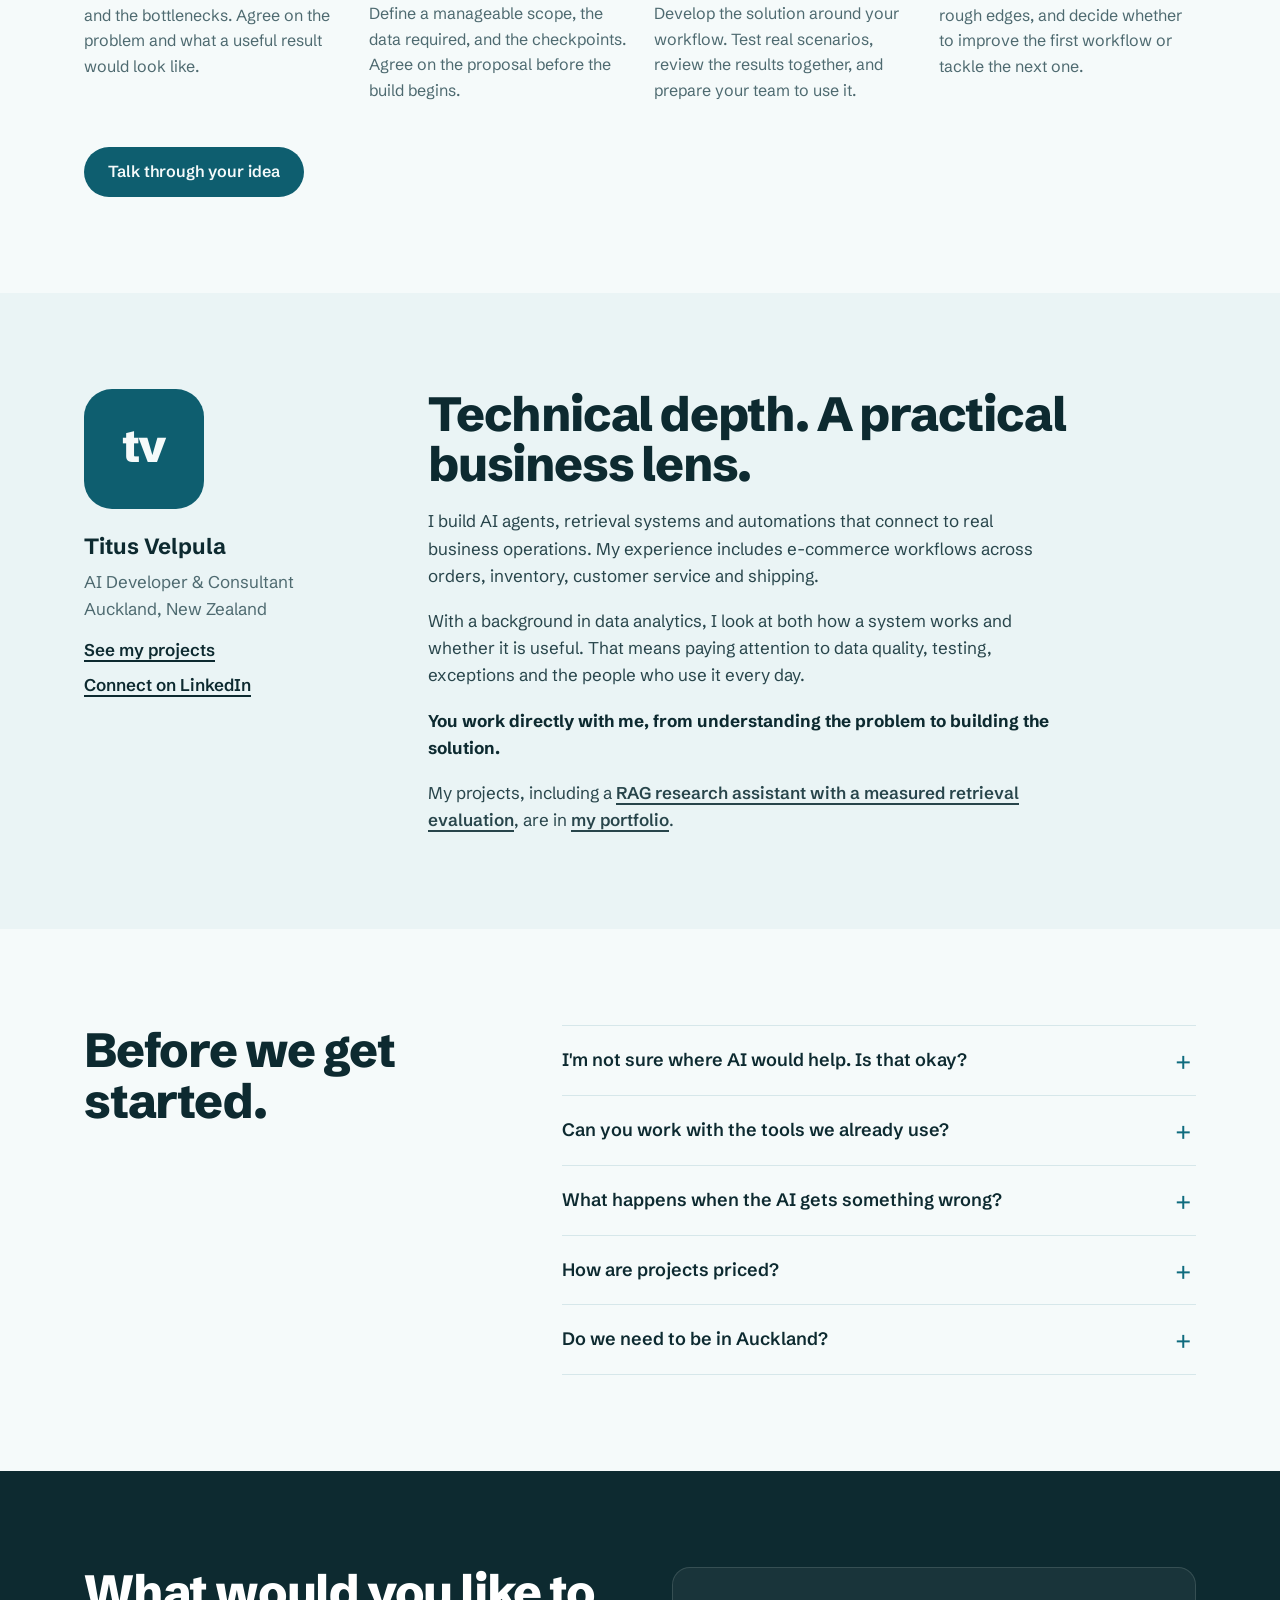
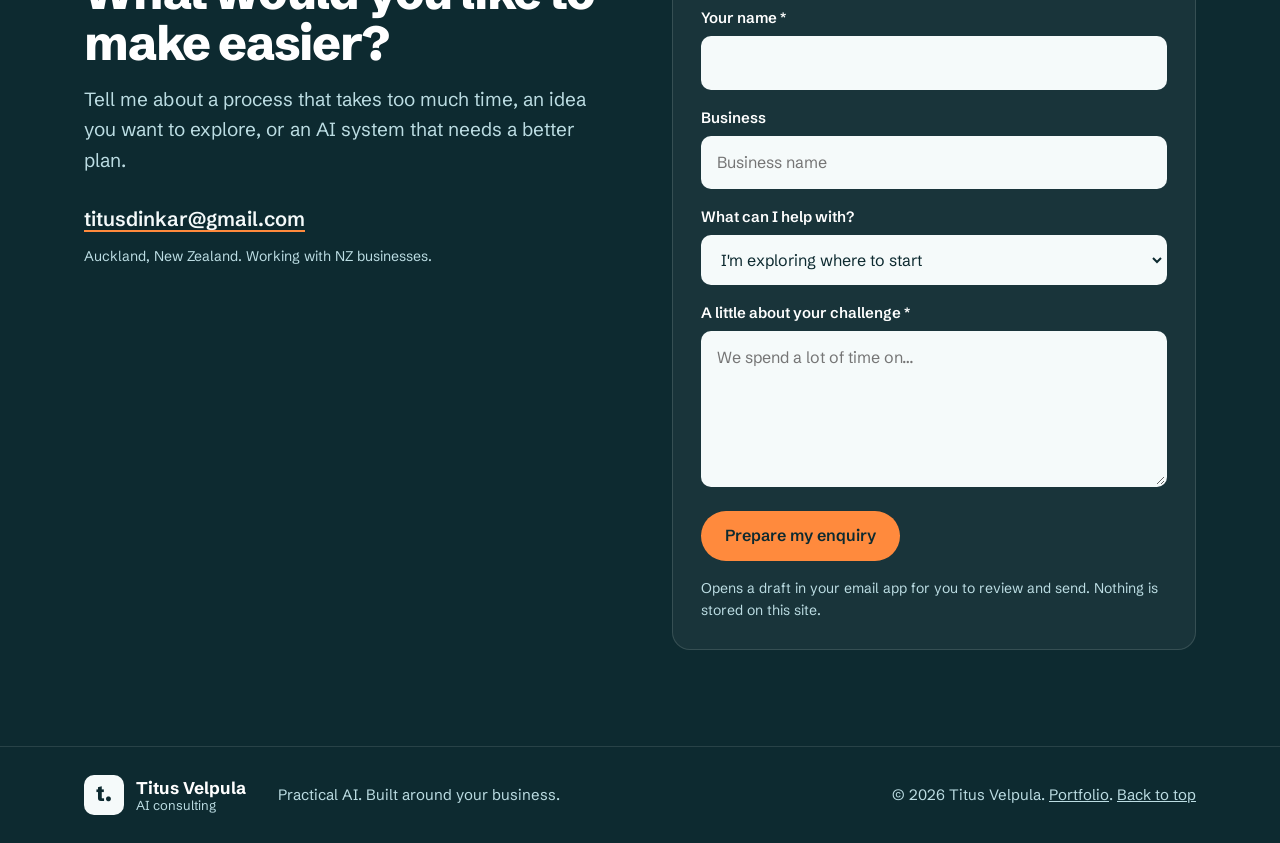
==== commit 4ecc6bca: "Replace e-commerce slides with quote and invoice examples" ====
--- a/index.html
+++ b/index.html
@@ -48,12 +48,12 @@
       <div class="slider" id="slider" aria-roledescription="carousel" aria-label="How AI can fit into everyday work">
         <div class="slides">
           <figure class="slide is-active" aria-roledescription="slide" aria-label="1 of 5">
-            <img src="images/slide-1.jpg" width="1600" height="1200" alt="A customer email asking about a parcel, a drafted reply using order and tracking details, and a 'Review and send' step before the reply goes out and the CRM is updated.">
-            <figcaption><strong>A customer request</strong> The reply is drafted from your systems. A person approves it.</figcaption>
+            <img src="images/slide-1.jpg" width="1600" height="1200" alt="A website enquiry asking for a bathroom renovation quote, a draft quote prepared from standard rates, and a 'Check before sending' step before the quote goes out and a follow-up is booked.">
+            <figcaption><strong>A quote request</strong> The details are gathered and a draft quote prepared. A person checks it before it goes out.</figcaption>
           </figure>
           <figure class="slide" aria-roledescription="slide" aria-label="2 of 5">
-            <img src="images/slide-2.jpg" width="1600" height="1200" alt="An online order is checked against inventory and supplier stock; a stock conflict is flagged for a person while order records, customer updates and shipping carry on." loading="lazy">
-            <figcaption><strong>An order comes in</strong> Routine steps run on their own. Conflicts go to your team.</figcaption>
+            <img src="images/slide-2.jpg" width="1600" height="1200" alt="A supplier invoice PDF is read and checked against the purchase order; a price mismatch is flagged for a person while the invoice is entered in the accounts system and filed." loading="lazy">
+            <figcaption><strong>A supplier invoice</strong> The details are read off the PDF. A price mismatch goes to a person, and the rest goes into your accounts.</figcaption>
           </figure>
           <figure class="slide" aria-roledescription="slide" aria-label="3 of 5">
             <img src="images/slide-3.jpg" width="1600" height="1200" alt="A question asked of company documents, answered with numbered citations to a pricing policy and customer terms, with sources shown." loading="lazy">
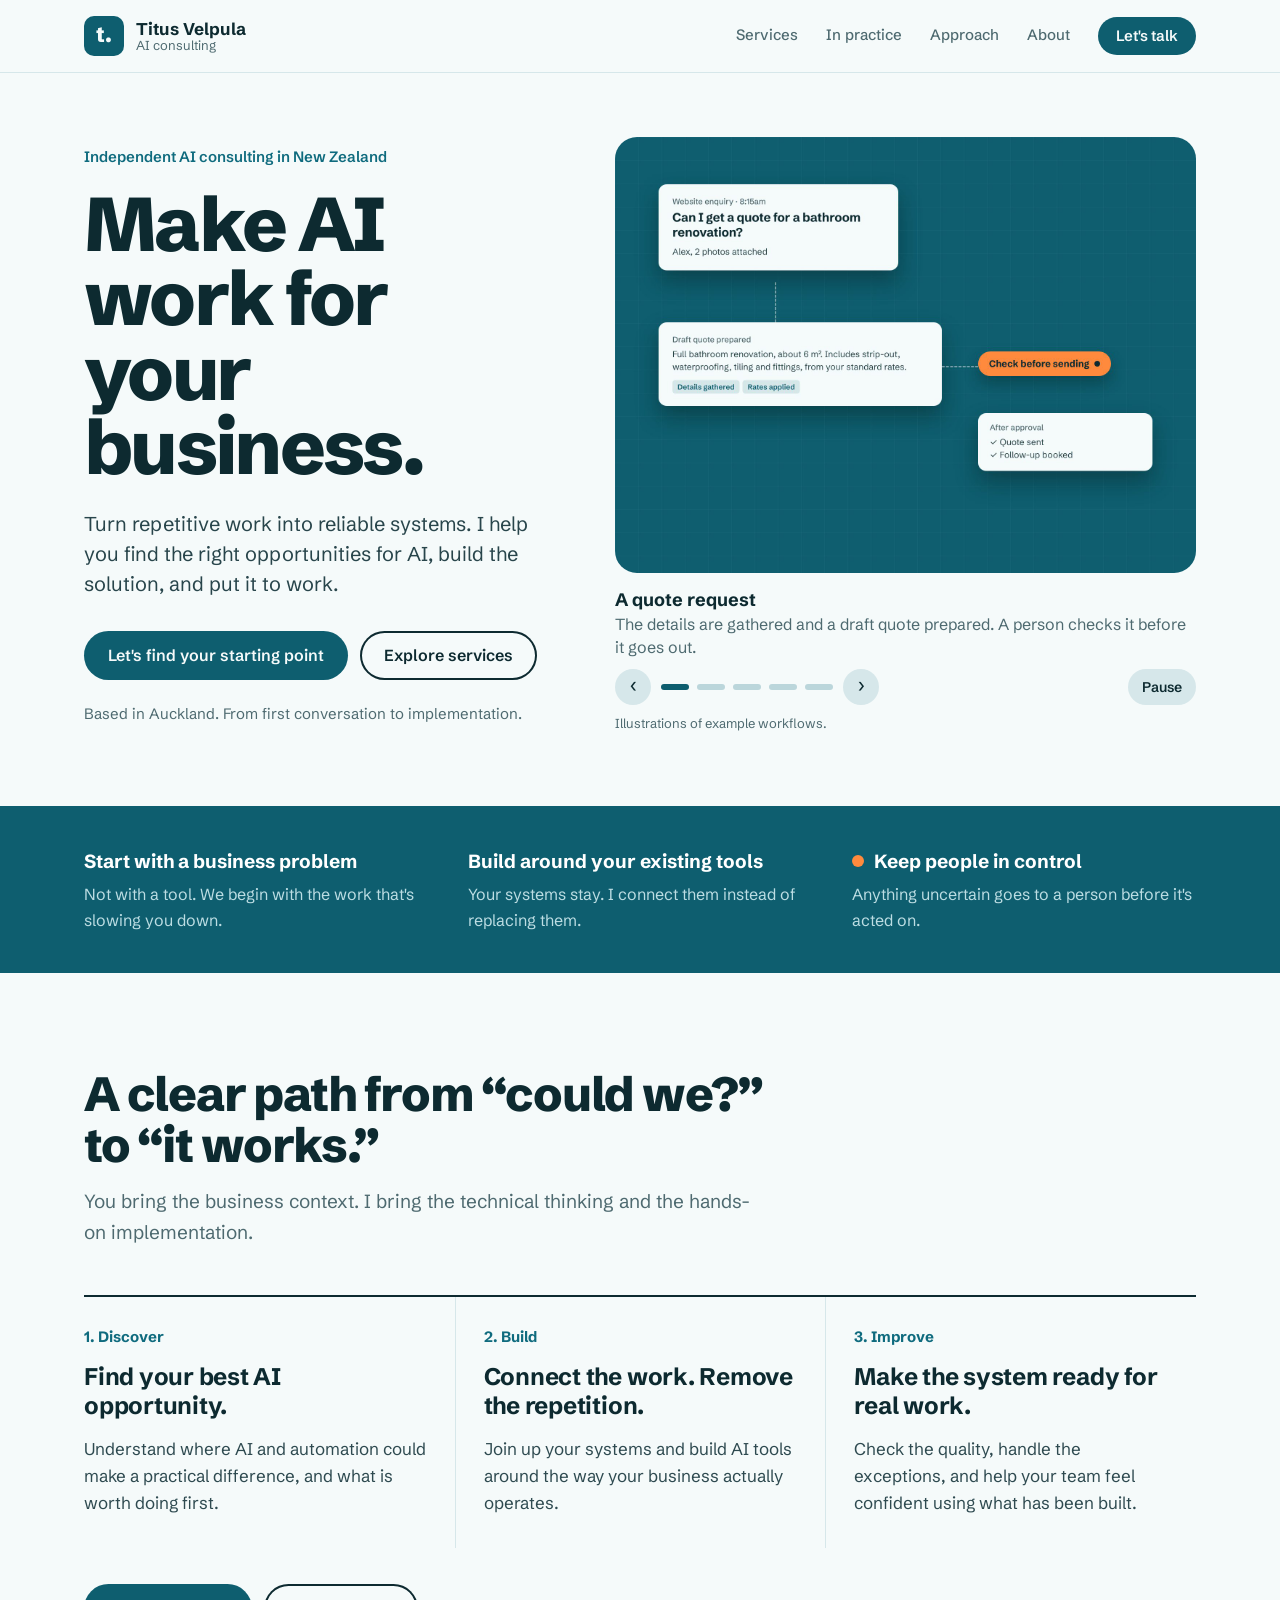
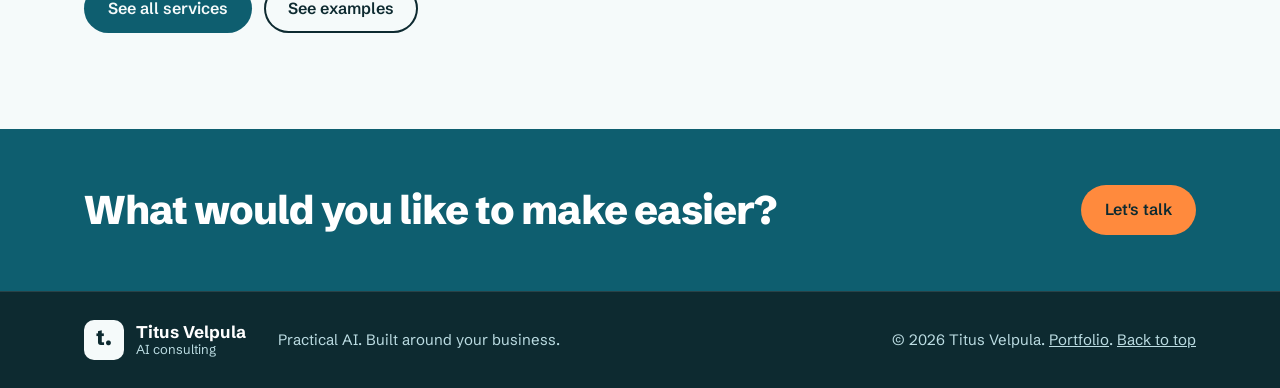
==== commit fb43aa96: "Split the consulting site into separate pages" ====
--- a/index.html
+++ b/index.html
@@ -7,7 +7,7 @@
 <meta name="description" content="Independent AI consulting in New Zealand. I help you find the right opportunities for AI, build the solution, and put it to work.">
 <link rel="preload" href="fonts/schibsted-grotesk-latin-700-normal.woff2" as="font" type="font/woff2" crossorigin>
 <link rel="icon" href="favicon.svg" type="image/svg+xml">
-<link rel="stylesheet" href="styles.css?v=3">
+<link rel="stylesheet" href="styles.css?v=4">
 </head>
 <body>
 
@@ -15,17 +15,18 @@
 
 <header class="site-head">
   <div class="wrap head-row">
-    <a class="brand" href="#top" aria-label="Titus Velpula AI Consulting, back to top">
+    <a class="brand" href="index.html" aria-label="Titus Velpula AI Consulting, home">
       <span class="mark" aria-hidden="true">t.</span>
       <span class="brand-text"><strong>Titus Velpula</strong><span>AI consulting</span></span>
     </a>
-    <nav class="nav" aria-label="Main">
-      <a href="#services">Services</a>
-      <a href="#practice">In practice</a>
-      <a href="#approach">Approach</a>
-      <a href="#about">About</a>
+    <button class="menu-btn" type="button" aria-expanded="false" aria-controls="site-nav">Menu</button>
+    <nav class="nav" id="site-nav" aria-label="Main">
+      <a href="services.html">Services</a>
+      <a href="practice.html">In practice</a>
+      <a href="approach.html">Approach</a>
+      <a href="about.html">About</a>
+      <a class="btn btn-small nav-cta" href="contact.html">Let's talk</a>
     </nav>
-    <a class="btn btn-small" href="#contact">Let's talk</a>
   </div>
 </header>
 
@@ -39,8 +40,8 @@
         <h1>Make AI work for your business.</h1>
         <p class="lead">Turn repetitive work into reliable systems. I help you find the right opportunities for AI, build the solution, and put it to work.</p>
         <div class="btn-row">
-          <a class="btn" href="#contact">Let's find your starting point</a>
-          <a class="btn btn-ghost" href="#services">Explore services</a>
+          <a class="btn" href="contact.html">Let's find your starting point</a>
+          <a class="btn btn-ghost" href="services.html">Explore services</a>
         </div>
         <p class="hero-note">Based in Auckland. From first conversation to implementation.</p>
       </div>
@@ -94,217 +95,41 @@
     </div>
   </section>
 
-  <!-- SERVICES -->
-  <section id="services" class="section">
+  <!-- SERVICES SUMMARY -->
+  <section class="section" aria-labelledby="help-h">
     <div class="wrap">
       <div class="section-head">
-        <h2 class="h2">A clear path from “could we?” to “it works.”</h2>
+        <h2 id="help-h" class="h2">A clear path from “could we?” to “it works.”</h2>
         <p class="sub">You bring the business context. I bring the technical thinking and the hands-on implementation.</p>
       </div>
-      <ol class="services">
-        <li>
-          <p class="step">Discover</p>
-          <h3>Find your best AI opportunity.</h3>
-          <p>Understand where AI and automation could make a practical difference, and what is worth doing first.</p>
-          <ul><li>Workflow and opportunity review</li><li>Feasibility, tools and data assessment</li><li>A prioritised implementation plan</li></ul>
-          <a class="svc-link" href="#contact" data-topic="AI opportunity assessment">AI opportunity assessment</a>
-        </li>
-        <li>
-          <p class="step">Build</p>
-          <h3>Connect the work. Remove the repetition.</h3>
-          <p>Join up your systems and build AI tools around the way your business actually operates.</p>
-          <ul><li>Workflow automation and integrations</li><li>Custom AI agents and assistants</li><li>Search and answers from your documents</li></ul>
-          <a class="svc-link" href="#contact" data-topic="AI systems and automation">AI systems &amp; automation</a>
-        </li>
-        <li>
-          <p class="step">Improve</p>
-          <h3>Make the system ready for real work.</h3>
-          <p>Check the quality, handle the exceptions, and help your team feel confident using what has been built.</p>
-          <ul><li>AI output evaluation and testing</li><li>Human review and escalation paths</li><li>Documentation, handover and refinement</li></ul>
-          <a class="svc-link" href="#contact" data-topic="AI review and improvement">AI review &amp; improvement</a>
-        </li>
+      <ol class="services services-short">
+        <li><p class="step">Discover</p><h3>Find your best AI opportunity.</h3><p>Understand where AI and automation could make a practical difference, and what is worth doing first.</p></li>
+        <li><p class="step">Build</p><h3>Connect the work. Remove the repetition.</h3><p>Join up your systems and build AI tools around the way your business actually operates.</p></li>
+        <li><p class="step">Improve</p><h3>Make the system ready for real work.</h3><p>Check the quality, handle the exceptions, and help your team feel confident using what has been built.</p></li>
       </ol>
+      <div class="btn-row"><a class="btn" href="services.html">See all services</a><a class="btn btn-ghost" href="practice.html">See examples</a></div>
     </div>
   </section>
 
-  <!-- IN PRACTICE -->
-  <section id="practice" class="section band">
-    <div class="wrap">
-      <div class="section-head">
-        <h2 class="h2">Less chasing. More getting things done.</h2>
-        <p class="sub">A useful system starts with a familiar problem. Explore a few ways AI and automation can fit into everyday work.</p>
-      </div>
-
-      <div class="tabs" role="tablist" aria-label="Examples">
-        <button role="tab" id="tab-ops" aria-controls="panel-ops" aria-selected="true">E-commerce operations</button>
-        <button role="tab" id="tab-support" aria-controls="panel-support" aria-selected="false" tabindex="-1">Customer support</button>
-        <button role="tab" id="tab-knowledge" aria-controls="panel-knowledge" aria-selected="false" tabindex="-1">Internal knowledge</button>
-      </div>
-
-      <div class="panel" role="tabpanel" id="panel-ops" aria-labelledby="tab-ops">
-        <div class="panel-copy">
-          <h3>An order comes in. The follow-up takes care of itself.</h3>
-          <p>Stock checks, order updates and shipping notifications can mean a lot of switching between systems. Connect those steps so your team can focus on the exceptions.</p>
-          <dl>
-            <dt>The opportunity</dt><dd>Less re-keying and chasing. A clearer path from order to dispatch.</dd>
-            <dt>Where people fit</dt><dd>Your team reviews unusual orders, stock conflicts and anything that needs a judgement call.</dd>
-          </dl>
-          <a class="btn btn-light" href="#contact" data-topic="A workflow like the e-commerce example">Discuss a workflow like this</a>
-        </div>
-        <ol class="flow" aria-label="Example workflow">
-          <li><strong>Receive the order</strong><span>Your online store</span></li>
-          <li><strong>Check stock and order details</strong><span>Connected inventory systems</span></li>
-          <li class="human"><strong>Flag anything unusual</strong><span>A person reviews exceptions</span></li>
-          <li><strong>Update systems and notify</strong><span>Order records and customer updates</span></li>
-        </ol>
-      </div>
-
-      <div class="panel" role="tabpanel" id="panel-support" aria-labelledby="tab-support" hidden>
-        <div class="panel-copy">
-          <h3>A question arrives. A good reply is ready to check.</h3>
-          <p>Many customer emails ask the same few things. Look up the facts in your systems and draft the reply, so your team spends its time on the conversations that need them.</p>
-          <dl>
-            <dt>The opportunity</dt><dd>Faster, more consistent replies, without starting each one from scratch.</dd>
-            <dt>Where people fit</dt><dd>Your team approves replies, and handles complaints and anything sensitive.</dd>
-          </dl>
-          <a class="btn btn-light" href="#contact" data-topic="A workflow like the customer support example">Discuss a workflow like this</a>
-        </div>
-        <ol class="flow" aria-label="Example workflow">
-          <li><strong>Receive the enquiry</strong><span>Email or your helpdesk</span></li>
-          <li><strong>Find the facts</strong><span>Orders, accounts and policies</span></li>
-          <li><strong>Draft a reply</strong><span>In your tone, with the details filled in</span></li>
-          <li class="human"><strong>Review and send</strong><span>A person approves or edits</span></li>
-        </ol>
-      </div>
-
-      <div class="panel" role="tabpanel" id="panel-knowledge" aria-labelledby="tab-knowledge" hidden>
-        <div class="panel-copy">
-          <h3>Someone has a question. The answer is already written down.</h3>
-          <p>Policies, procedures and product details often live in documents nobody has time to search. Let your team ask in plain language and get an answer that points to the source.</p>
-          <dl>
-            <dt>The opportunity</dt><dd>Less time hunting for information, and fewer questions for the one person who knows.</dd>
-            <dt>Where people fit</dt><dd>Answers show their sources, and say so when the documents don't cover a question.</dd>
-          </dl>
-          <a class="btn btn-light" href="#contact" data-topic="A workflow like the internal knowledge example">Discuss a workflow like this</a>
-        </div>
-        <ol class="flow" aria-label="Example workflow">
-          <li><strong>Ask a question</strong><span>In plain language</span></li>
-          <li><strong>Search your documents</strong><span>Policies, guides and records</span></li>
-          <li><strong>Answer with sources</strong><span>Linked to the page it came from</span></li>
-          <li class="human"><strong>Check when it matters</strong><span>A person confirms important answers</span></li>
-        </ol>
-      </div>
+  <!-- CALL TO ACTION -->
+  <section class="cta-band">
+    <div class="wrap cta-row">
+      <h2 class="h2">What would you like to make easier?</h2>
+      <a class="btn btn-accent" href="contact.html">Let's talk</a>
     </div>
   </section>
 
-  <!-- APPROACH -->
-  <section id="approach" class="section">
-    <div class="wrap">
-      <div class="section-head">
-        <h2 class="h2">Start small. Prove the value. Build from there.</h2>
-        <p class="sub">You do not need a fully formed AI strategy to get started. You need a problem worth solving and a clear next step.</p>
-      </div>
-      <ol class="timeline">
-        <li><h3>Understand your business</h3><p>Walk through the work, the tools and the bottlenecks. Agree on the problem and what a useful result would look like.</p></li>
-        <li><h3>Choose a focused first project</h3><p>Define a manageable scope, the data required, and the checkpoints. Agree on the proposal before the build begins.</p></li>
-        <li><h3>Build, test and put it to work</h3><p>Develop the solution around your workflow. Test real scenarios, review the results together, and prepare your team to use it.</p></li>
-        <li><h3>Review and refine</h3><p>See what is working, resolve the rough edges, and decide whether to improve the first workflow or tackle the next one.</p></li>
-      </ol>
-      <a class="btn" href="#contact">Talk through your idea</a>
-    </div>
-  </section>
-
-  <!-- ABOUT -->
-  <section id="about" class="section about">
-    <div class="wrap about-grid">
-      <div class="person">
-        <div class="monogram" aria-hidden="true">tv</div>
-        <p class="name">Titus Velpula</p>
-        <p class="role">AI Developer &amp; Consultant<br>Auckland, New Zealand</p>
-        <p class="person-links"><a class="text-link" href="portfolio/">See my projects</a><a class="text-link" href="https://www.linkedin.com/in/titus-dinakar-velpula/">Connect on LinkedIn</a></p>
-      </div>
-      <div class="about-copy">
-        <h2 class="h2">Technical depth. A practical business lens.</h2>
-        <p>I build AI agents, retrieval systems and automations that connect to real business operations. My experience includes e-commerce workflows across orders, inventory, customer service and shipping.</p>
-        <p>With a background in data analytics, I look at both how a system works and whether it is useful. That means paying attention to data quality, testing, exceptions and the people who use it every day.</p>
-        <p class="direct">You work directly with me, from understanding the problem to building the solution.</p>
-        <p>My projects, including a <a class="text-link" href="portfolio/projects.html#research">RAG research assistant with a measured retrieval evaluation</a>, are in <a class="text-link" href="portfolio/">my portfolio</a>.</p>
-      </div>
-    </div>
-  </section>
-
-  <!-- FAQ -->
-  <section class="section faq">
-    <div class="wrap faq-grid">
-      <h2 class="h2">Before we get started.</h2>
-      <div class="faq-list">
-        <details>
-          <summary>I'm not sure where AI would help. Is that okay?</summary>
-          <p>Yes. Most conversations start there. We walk through how your work gets done, and I'll point out where AI or automation could help, and where it wouldn't be worth it.</p>
-        </details>
-        <details>
-          <summary>Can you work with the tools we already use?</summary>
-          <p>Usually, yes. I build around the systems you already have and connect them where they allow it. If a tool can't be connected, I'll tell you early.</p>
-        </details>
-        <details>
-          <summary>What happens when the AI gets something wrong?</summary>
-          <p>Systems are tested on real scenarios before they go live, and anything uncertain is sent to a person instead of being acted on. You decide which steps always need a human check.</p>
-        </details>
-        <details>
-          <summary>How are projects priced?</summary>
-          <p>After our first conversation, I'll give you a clear proposal with the scope and the price, agreed before any build starts.</p>
-        </details>
-        <details>
-          <summary>Do we need to be in Auckland?</summary>
-          <p>No. I'm based in Auckland and happy to meet in person here, and I work with businesses elsewhere in New Zealand online.</p>
-        </details>
-      </div>
-    </div>
-  </section>
-
-  <!-- CONTACT -->
-  <section id="contact" class="section contact">
-    <div class="wrap contact-grid">
-      <div>
-        <h2 class="h2">What would you like to make easier?</h2>
-        <p class="sub">Tell me about a process that takes too much time, an idea you want to explore, or an AI system that needs a better plan.</p>
-        <p><a class="text-link on-dark" href="mailto:titusdinkar@gmail.com">titusdinkar@gmail.com</a></p>
-        <p class="small">Auckland, New Zealand. Working with NZ businesses.</p>
-      </div>
-      <form class="enquiry" id="enquiry" novalidate>
-        <label for="f-name">Your name <span aria-hidden="true">*</span></label>
-        <input id="f-name" name="name" autocomplete="name" required>
-        <label for="f-business">Business</label>
-        <input id="f-business" name="business" autocomplete="organization" placeholder="Business name">
-        <label for="f-topic">What can I help with?</label>
-        <select id="f-topic" name="topic">
-          <option>I'm exploring where to start</option>
-          <option>AI opportunity assessment</option>
-          <option>AI systems and automation</option>
-          <option>AI review and improvement</option>
-          <option>A workflow like the e-commerce example</option>
-          <option>A workflow like the customer support example</option>
-          <option>A workflow like the internal knowledge example</option>
-        </select>
-        <label for="f-msg">A little about your challenge <span aria-hidden="true">*</span></label>
-        <textarea id="f-msg" name="message" rows="5" placeholder="We spend a lot of time on…" required></textarea>
-        <p class="form-error" id="form-error" role="alert" hidden></p>
-        <button class="btn btn-accent" type="submit">Prepare my enquiry</button>
-        <p class="small">Opens a draft in your email app for you to review and send. Nothing is stored on this site.</p>
-      </form>
-    </div>
-  </section>
 
 </main>
 
 <footer class="site-foot">
   <div class="wrap foot-row">
-    <a class="brand" href="#top"><span class="mark" aria-hidden="true">t.</span><span class="brand-text"><strong>Titus Velpula</strong><span>AI consulting</span></span></a>
+    <a class="brand" href="index.html"><span class="mark" aria-hidden="true">t.</span><span class="brand-text"><strong>Titus Velpula</strong><span>AI consulting</span></span></a>
     <p>Practical AI. Built around your business.</p>
-    <p class="small">© 2026 Titus Velpula. <a href="portfolio/">Portfolio</a>. <a href="#top">Back to top</a></p>
+    <p class="small">© 2026 Titus Velpula. <a href="portfolio/">Portfolio</a>. <a href="#main">Back to top</a></p>
   </div>
 </footer>
 
-<script src="script.js?v=1"></script>
+<script src="script.js?v=2"></script>
 </body>
 </html>
--- a/styles.css
+++ b/styles.css
@@ -65,9 +65,13 @@
 .brand-text { display: flex; flex-direction: column; line-height: 1.15; }
 .brand-text strong { font-size: 17px; font-weight: 700; }
 .brand-text span { font-size: 13px; color: var(--slate); }
-.nav { display: flex; gap: 28px; margin-left: auto; font-size: 15px; font-weight: 500; }
-.nav a { text-decoration: none; color: var(--slate); }
-.nav a:hover { color: var(--ink); }
+.nav { display: flex; align-items: center; gap: 28px; margin-left: auto; font-size: 15px; font-weight: 500; }
+.nav a:not(.btn) { text-decoration: none; color: var(--slate); padding: 6px 0; border-bottom: 2px solid transparent; }
+.nav a:not(.btn):hover { color: var(--ink); }
+.nav a:not(.btn)[aria-current="page"] { color: var(--ink); border-bottom-color: var(--accent); }
+.nav .nav-cta { color: var(--paper); }
+.nav .nav-cta[aria-current="page"] { background: var(--ink); }
+.menu-btn { display: none; margin-left: auto; font: inherit; font-weight: 600; font-size: 15px; background: var(--mist); color: var(--ink); border: 0; border-radius: 999px; padding: 9px 16px; cursor: pointer; }
 
 /* ---------- Hero ---------- */
 .hero { padding: 64px 0 72px; }
@@ -220,8 +224,12 @@
 @media (max-width: 960px) {
   .hero-grid, .panel, .about-grid, .faq-grid, .contact-grid { grid-template-columns: minmax(0, 1fr); gap: 40px; }
   .timeline { grid-template-columns: repeat(2, 1fr); }
-  .nav { display: none; }
-  .head-row { justify-content: space-between; }
+  .menu-btn { display: inline-block; }
+  .head-row { flex-wrap: wrap; height: auto; min-height: 72px; padding-top: 14px; padding-bottom: 14px; gap: 12px; }
+  .nav { display: none; width: 100%; flex-direction: column; align-items: flex-start; gap: 4px; margin: 0; padding: 8px 0 4px; }
+  .nav.is-open { display: flex; }
+  .nav a:not(.btn) { font-size: 17px; padding: 8px 0; }
+  .nav .nav-cta { margin-top: 8px; }
 }
 @media (max-width: 720px) {
   body { font-size: 16px; }
@@ -233,3 +241,12 @@
   .services > li + li { border-top: 1px solid var(--mist); }
   .site-foot .small { margin-left: 0; }
 }
+
+/* ---------- Inner pages ---------- */
+main.inner > .section:first-child { padding-top: 72px; }
+.services-short { margin-bottom: 36px; }
+.cta-band { background: var(--teal); color: var(--on-teal); padding: 56px 0; }
+.cta-row { display: flex; flex-wrap: wrap; align-items: center; justify-content: space-between; gap: 20px 40px; }
+.cta-band .h2 { color: #FFFFFF; font-size: clamp(28px, 3.4vw, 40px); }
+.band + .cta-band { border-top: 1px solid rgba(233, 239, 235, 0.16); }
+h1.h2 { max-width: 22ch; line-height: 1.05; }
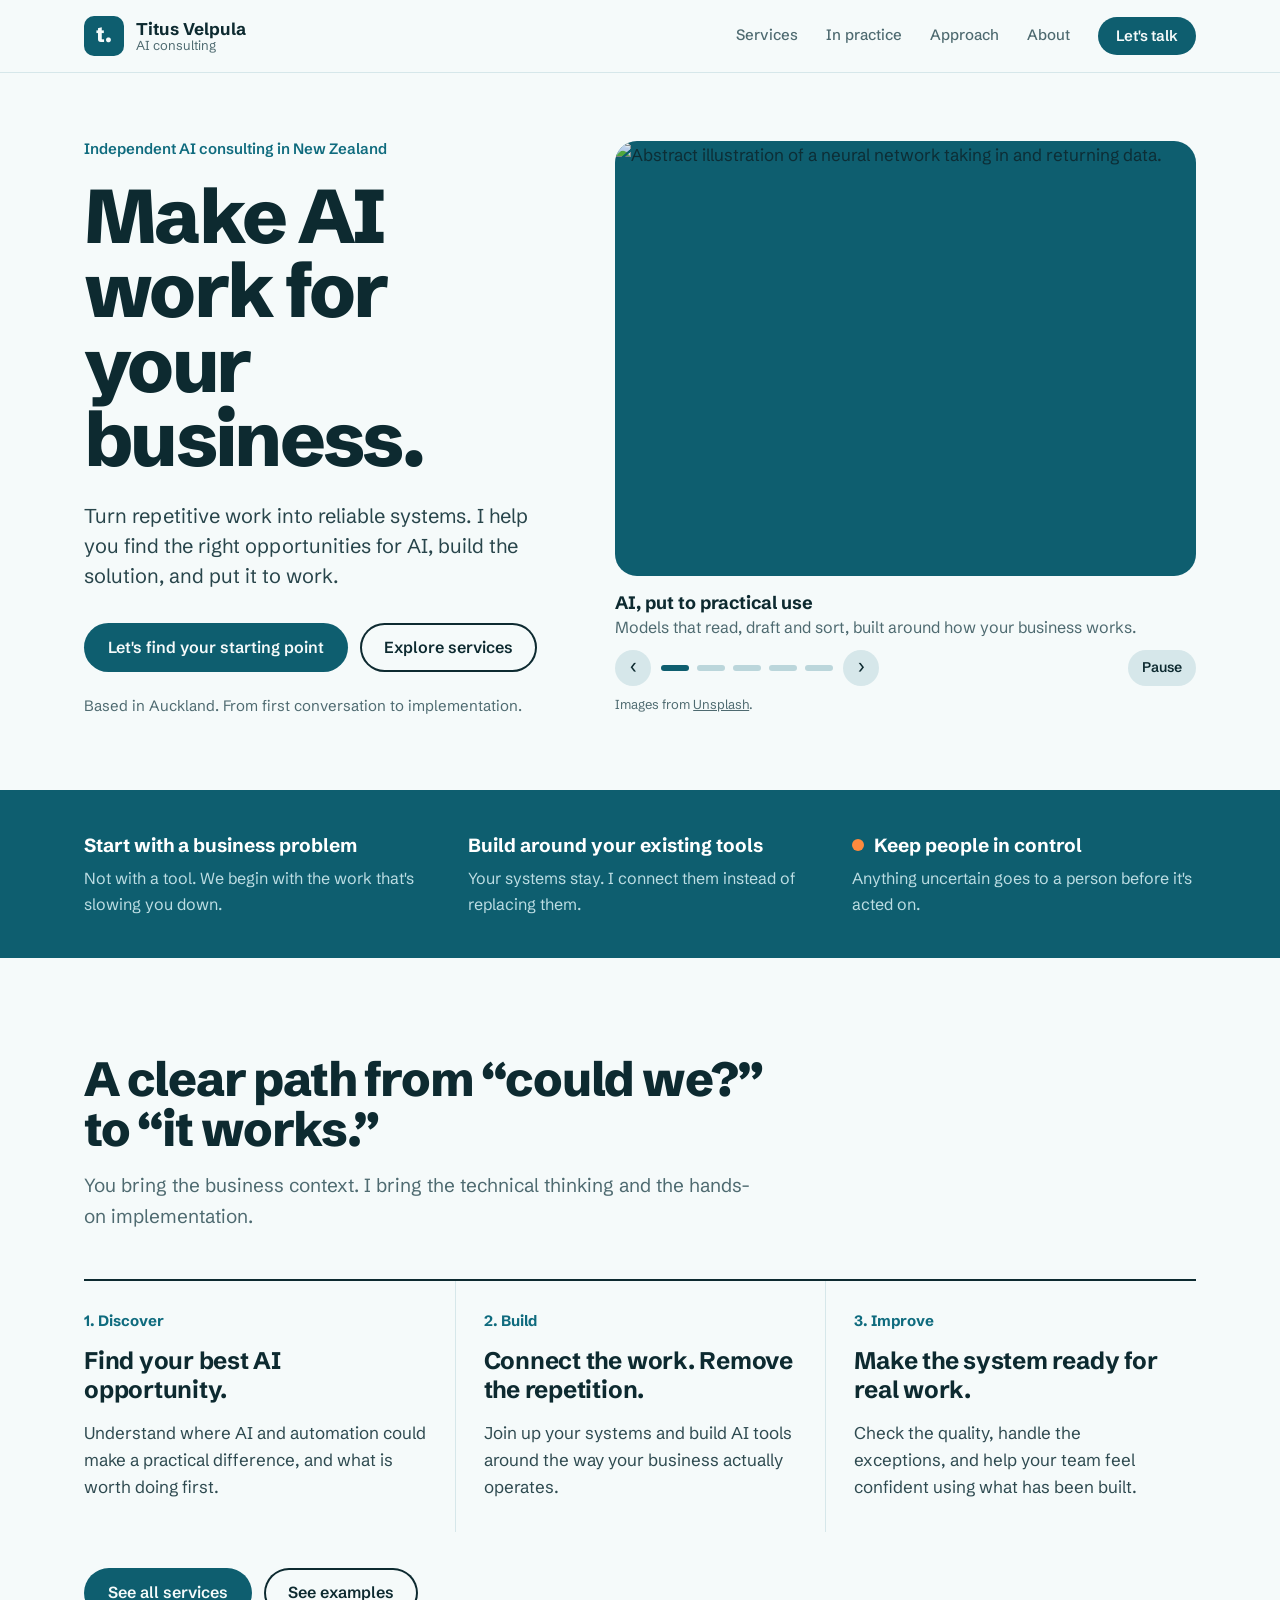
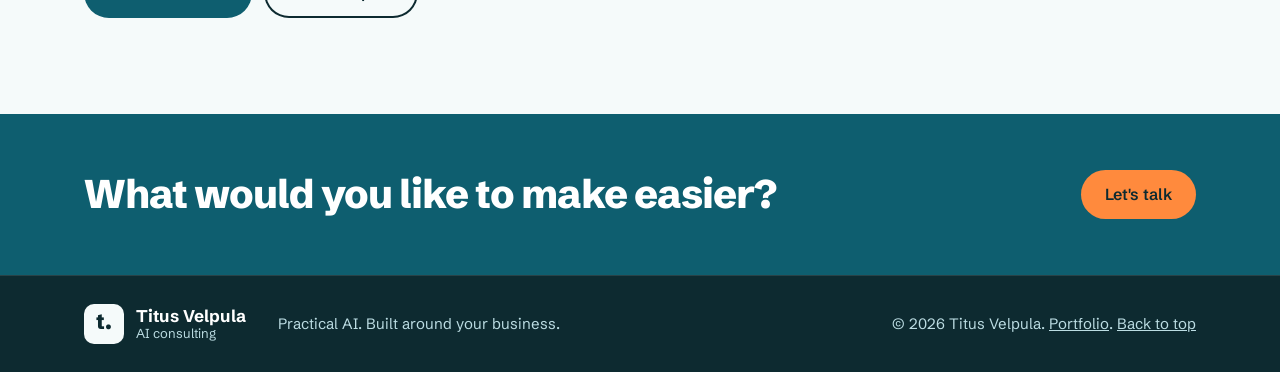
==== commit 5709e083: "AI and data images in the slideshow" ====
--- a/index.html
+++ b/index.html
@@ -7,7 +7,7 @@
 <meta name="description" content="Independent AI consulting in New Zealand. I help you find the right opportunities for AI, build the solution, and put it to work.">
 <link rel="preload" href="fonts/schibsted-grotesk-latin-700-normal.woff2" as="font" type="font/woff2" crossorigin>
 <link rel="icon" href="favicon.svg" type="image/svg+xml">
-<link rel="stylesheet" href="styles.css?v=4">
+<link rel="stylesheet" href="styles.css?v=6">
 </head>
 <body>
 
@@ -49,24 +49,24 @@
       <div class="slider" id="slider" aria-roledescription="carousel" aria-label="How AI can fit into everyday work">
         <div class="slides">
           <figure class="slide is-active" aria-roledescription="slide" aria-label="1 of 5">
-            <img src="images/slide-1.jpg" width="1600" height="1200" alt="A website enquiry asking for a bathroom renovation quote, a draft quote prepared from standard rates, and a 'Check before sending' step before the quote goes out and a follow-up is booked.">
-            <figcaption><strong>A quote request</strong> The details are gathered and a draft quote prepared. A person checks it before it goes out.</figcaption>
+            <div class="shot"><img src="https://images.unsplash.com/photo-1655635643617-72e0b62b9278?auto=format&fit=crop&w=1600&q=75" width="1600" height="1200" alt="Abstract illustration of a neural network taking in and returning data."></div>
+            <figcaption><strong>AI, put to practical use</strong> Models that read, draft and sort, built around how your business works.</figcaption>
           </figure>
           <figure class="slide" aria-roledescription="slide" aria-label="2 of 5">
-            <img src="images/slide-2.jpg" width="1600" height="1200" alt="A supplier invoice PDF is read and checked against the purchase order; a price mismatch is flagged for a person while the invoice is entered in the accounts system and filed." loading="lazy">
-            <figcaption><strong>A supplier invoice</strong> The details are read off the PDF. A price mismatch goes to a person, and the rest goes into your accounts.</figcaption>
+            <div class="shot"><img src="https://images.unsplash.com/photo-1763038311036-6d18805537e5?auto=format&fit=crop&w=1600&q=75" width="1600" height="1200" alt="A woman working on a laptop showing charts and graphs." loading="lazy"></div>
+            <figcaption><strong>Decisions backed by data</strong> With a background in data analytics, I check whether a system actually helps.</figcaption>
           </figure>
           <figure class="slide" aria-roledescription="slide" aria-label="3 of 5">
-            <img src="images/slide-3.jpg" width="1600" height="1200" alt="A question asked of company documents, answered with numbered citations to a pricing policy and customer terms, with sources shown." loading="lazy">
-            <figcaption><strong>Answers from your documents</strong> Every answer shows where it came from.</figcaption>
+            <div class="shot"><img src="https://images.unsplash.com/photo-1770734360042-676ef707d022?auto=format&fit=crop&w=1600&q=75" width="1600" height="1200" alt="A monitor showing source code in a dark editor, with warm light behind." loading="lazy"></div>
+            <figcaption><strong>Built hands-on</strong> I write and test the solution myself, from first prototype to working system.</figcaption>
           </figure>
           <figure class="slide" aria-roledescription="slide" aria-label="4 of 5">
-            <img src="images/slide-4.jpg" width="1600" height="1200" alt="A test run of 120 scenarios before launch, showing pass results and six exceptions set aside for the team to review." loading="lazy">
-            <figcaption><strong>Checked before it goes live</strong> Tested on real scenarios, with exceptions set aside for people.</figcaption>
+            <div class="shot"><img src="https://images.unsplash.com/photo-1644088379091-d574269d422f?auto=format&fit=crop&w=1600&q=75" width="1600" height="1200" alt="Abstract blue network of connected lines and dots." loading="lazy"></div>
+            <figcaption><strong>Connected systems</strong> Your existing tools, joined up instead of replaced.</figcaption>
           </figure>
           <figure class="slide" aria-roledescription="slide" aria-label="5 of 5">
-            <img src="images/slide-5.jpg" width="1600" height="1200" alt="A value and effort chart of possible AI projects, with order follow-ups highlighted as high value and low effort: the place to start." loading="lazy">
-            <figcaption><strong>A clear first project</strong> Start where the value is high and the effort is low.</figcaption>
+            <div class="shot"><img src="https://images.unsplash.com/photo-1737442528819-5526652236e8?auto=format&fit=crop&w=1600&q=75" width="1600" height="1200" alt="A person pointing at a chart on a laptop screen." loading="lazy"></div>
+            <figcaption><strong>Measured, not guessed</strong> Tested on real scenarios before it goes live, with people kept in control.</figcaption>
           </figure>
         </div>
         <div class="slider-controls">
@@ -81,7 +81,7 @@
           <button class="arrow" type="button" data-dir="1" aria-label="Next picture">›</button>
           <button class="pause" type="button" aria-label="Pause the slideshow" aria-pressed="false">Pause</button>
         </div>
-        <p class="slider-note">Illustrations of example workflows.</p>
+        <p class="slider-note">Images from <a href="https://unsplash.com">Unsplash</a>.</p>
       </div>
     </div>
   </section>
--- a/styles.css
+++ b/styles.css
@@ -87,7 +87,9 @@
 .slides { display: grid; }
 .slide { grid-area: 1 / 1; opacity: 0; visibility: hidden; transition: opacity 700ms ease, visibility 0s linear 700ms; }
 .slide.is-active { opacity: 1; visibility: visible; transition: opacity 700ms ease; }
-.slide img { width: 100%; aspect-ratio: 4 / 3; object-fit: cover; border-radius: 22px; background: var(--teal); }
+.shot { position: relative; border-radius: 22px; overflow: hidden; background: var(--teal); aspect-ratio: 4 / 3; }
+.shot img { width: 100%; height: 100%; object-fit: cover; }
+.shot::after { content: ""; position: absolute; inset: 0; background: rgba(14, 94, 111, 0.08); pointer-events: none; }
 .slide figcaption { margin-top: 14px; font-size: 16px; line-height: 1.45; color: var(--slate); min-height: 3em; }
 .slide figcaption strong { display: block; color: var(--ink); font-size: 18px; }
 .slider-controls { display: flex; align-items: center; gap: 10px; margin-top: 10px; }
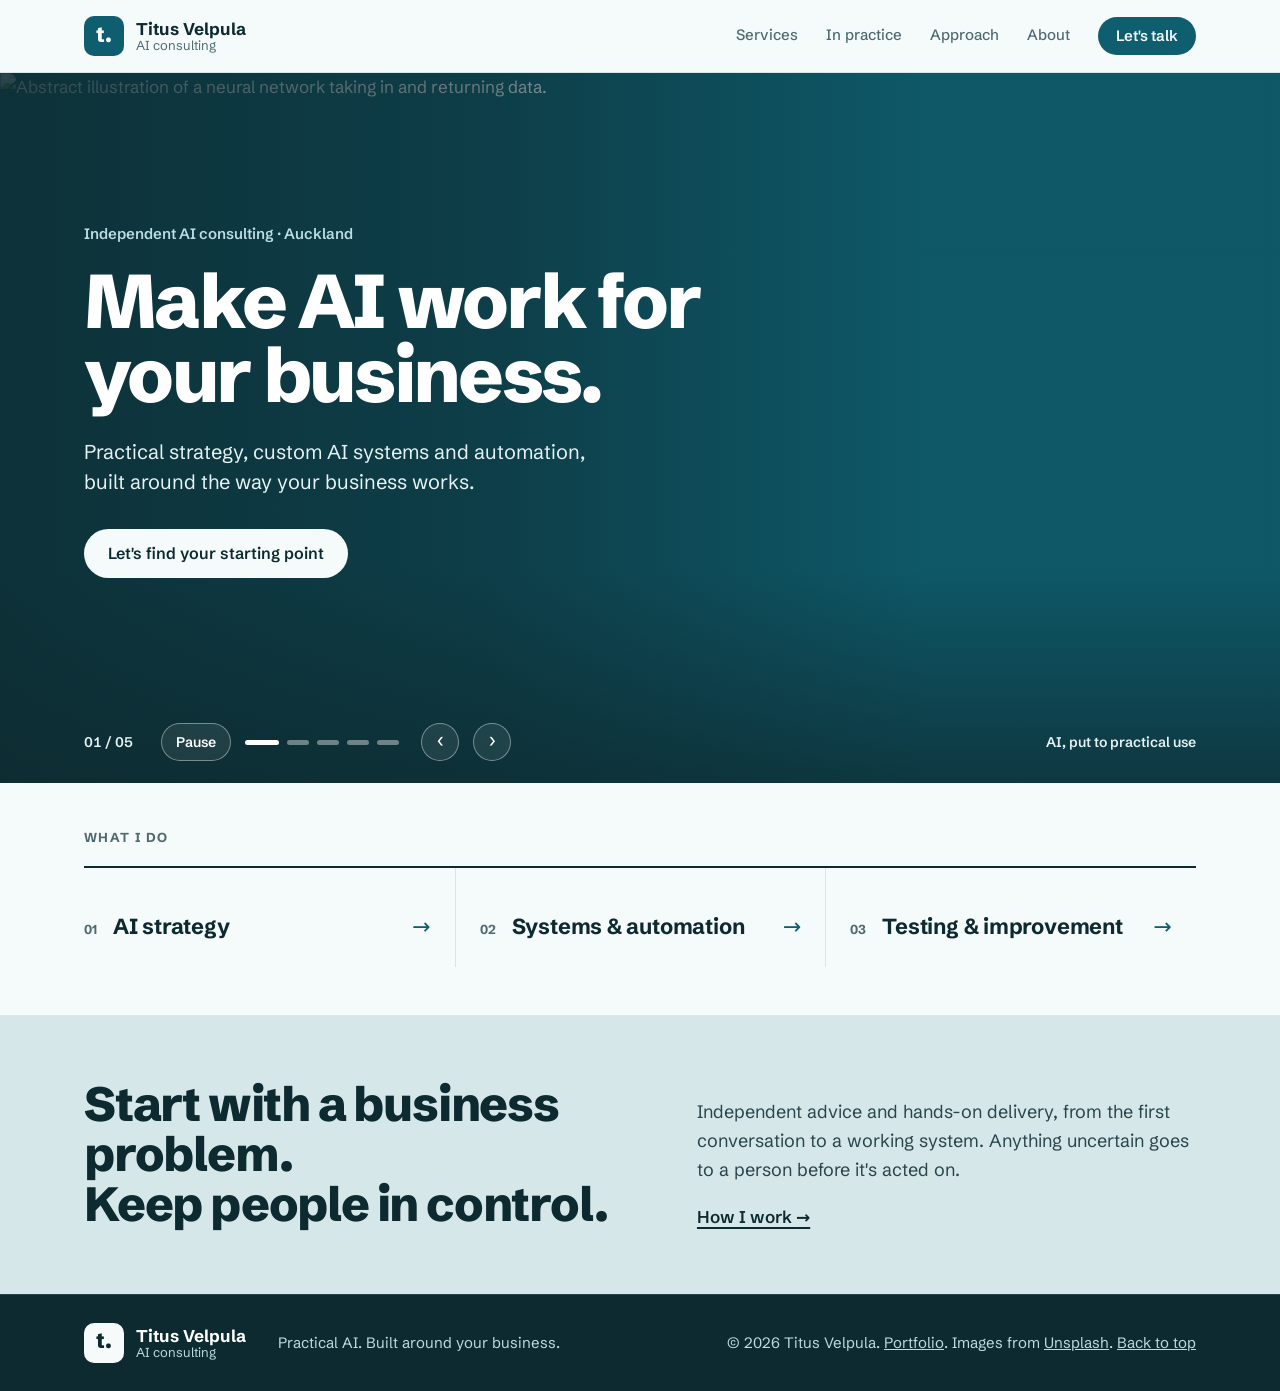
==== commit 2a2e33fc: "Landing page modified" ====
--- a/index.html
+++ b/index.html
@@ -7,7 +7,7 @@
 <meta name="description" content="Independent AI consulting in New Zealand. I help you find the right opportunities for AI, build the solution, and put it to work.">
 <link rel="preload" href="fonts/schibsted-grotesk-latin-700-normal.woff2" as="font" type="font/woff2" crossorigin>
 <link rel="icon" href="favicon.svg" type="image/svg+xml">
-<link rel="stylesheet" href="styles.css?v=6">
+<link rel="stylesheet" href="styles.css?v=8">
 </head>
 <body>
 
@@ -32,93 +32,75 @@
 
 <main id="main">
 
-  <!-- HERO -->
-  <section id="top" class="hero">
-    <div class="wrap hero-grid">
-      <div class="hero-copy">
-        <p class="kicker">Independent AI consulting in New Zealand</p>
-        <h1>Make AI work for your business.</h1>
-        <p class="lead">Turn repetitive work into reliable systems. I help you find the right opportunities for AI, build the solution, and put it to work.</p>
-        <div class="btn-row">
-          <a class="btn" href="contact.html">Let's find your starting point</a>
-          <a class="btn btn-ghost" href="services.html">Explore services</a>
+  <!-- HERO: full-width slideshow with the headline on top -->
+  <section id="slider" class="hero slider" aria-roledescription="carousel" aria-label="How AI can fit into everyday work">
+    <div class="slides">
+        <figure class="slide is-active" aria-roledescription="slide" aria-label="1 of 5: AI, put to practical use">
+          <div class="shot"><img src="https://images.unsplash.com/photo-1655635643617-72e0b62b9278?auto=format&fit=crop&w=1600&q=75" width="1600" height="1200" alt="Abstract illustration of a neural network taking in and returning data."></div>
+          <figcaption>AI, put to practical use</figcaption>
+        </figure>
+        <figure class="slide" aria-roledescription="slide" aria-label="2 of 5: Decisions backed by data">
+          <div class="shot"><img src="https://images.unsplash.com/photo-1763038311036-6d18805537e5?auto=format&fit=crop&w=1600&q=75" width="1600" height="1200" alt="A woman working on a laptop showing charts and graphs." loading="lazy"></div>
+          <figcaption>Decisions backed by data</figcaption>
+        </figure>
+        <figure class="slide" aria-roledescription="slide" aria-label="3 of 5: Built hands-on">
+          <div class="shot"><img src="https://images.unsplash.com/photo-1770734360042-676ef707d022?auto=format&fit=crop&w=1600&q=75" width="1600" height="1200" alt="A monitor showing source code in a dark editor, with warm light behind." loading="lazy"></div>
+          <figcaption>Built hands-on</figcaption>
+        </figure>
+        <figure class="slide" aria-roledescription="slide" aria-label="4 of 5: Connected systems">
+          <div class="shot"><img src="https://images.unsplash.com/photo-1644088379091-d574269d422f?auto=format&fit=crop&w=1600&q=75" width="1600" height="1200" alt="Abstract blue network of connected lines and dots." loading="lazy"></div>
+          <figcaption>Connected systems</figcaption>
+        </figure>
+        <figure class="slide" aria-roledescription="slide" aria-label="5 of 5: Measured, not guessed">
+          <div class="shot"><img src="https://images.unsplash.com/photo-1737442528819-5526652236e8?auto=format&fit=crop&w=1600&q=75" width="1600" height="1200" alt="A person pointing at a chart on a laptop screen." loading="lazy"></div>
+          <figcaption>Measured, not guessed</figcaption>
+        </figure>
+    </div>
+
+    <div class="hero-copy wrap">
+      <p class="kicker">Independent AI consulting · Auckland</p>
+      <h1>Make AI work for your business.</h1>
+      <p class="lead">Practical strategy, custom AI systems and automation, built around the way your business works.</p>
+      <a class="btn btn-light" href="contact.html">Let's find your starting point</a>
+    </div>
+
+    <div class="slider-controls">
+      <div class="wrap">
+        <span class="count" id="slide-count" aria-hidden="true">01 / 05</span>
+        <button class="pause" type="button" aria-label="Pause the slideshow" aria-pressed="false">Pause</button>
+        <div class="dots" role="group" aria-label="Choose a picture">
+          <button type="button" aria-label="Picture 1" aria-current="true"></button>
+          <button type="button" aria-label="Picture 2"></button>
+          <button type="button" aria-label="Picture 3"></button>
+          <button type="button" aria-label="Picture 4"></button>
+          <button type="button" aria-label="Picture 5"></button>
         </div>
-        <p class="hero-note">Based in Auckland. From first conversation to implementation.</p>
-      </div>
-
-      <div class="slider" id="slider" aria-roledescription="carousel" aria-label="How AI can fit into everyday work">
-        <div class="slides">
-          <figure class="slide is-active" aria-roledescription="slide" aria-label="1 of 5">
-            <div class="shot"><img src="https://images.unsplash.com/photo-1655635643617-72e0b62b9278?auto=format&fit=crop&w=1600&q=75" width="1600" height="1200" alt="Abstract illustration of a neural network taking in and returning data."></div>
-            <figcaption><strong>AI, put to practical use</strong> Models that read, draft and sort, built around how your business works.</figcaption>
-          </figure>
-          <figure class="slide" aria-roledescription="slide" aria-label="2 of 5">
-            <div class="shot"><img src="https://images.unsplash.com/photo-1763038311036-6d18805537e5?auto=format&fit=crop&w=1600&q=75" width="1600" height="1200" alt="A woman working on a laptop showing charts and graphs." loading="lazy"></div>
-            <figcaption><strong>Decisions backed by data</strong> With a background in data analytics, I check whether a system actually helps.</figcaption>
-          </figure>
-          <figure class="slide" aria-roledescription="slide" aria-label="3 of 5">
-            <div class="shot"><img src="https://images.unsplash.com/photo-1770734360042-676ef707d022?auto=format&fit=crop&w=1600&q=75" width="1600" height="1200" alt="A monitor showing source code in a dark editor, with warm light behind." loading="lazy"></div>
-            <figcaption><strong>Built hands-on</strong> I write and test the solution myself, from first prototype to working system.</figcaption>
-          </figure>
-          <figure class="slide" aria-roledescription="slide" aria-label="4 of 5">
-            <div class="shot"><img src="https://images.unsplash.com/photo-1644088379091-d574269d422f?auto=format&fit=crop&w=1600&q=75" width="1600" height="1200" alt="Abstract blue network of connected lines and dots." loading="lazy"></div>
-            <figcaption><strong>Connected systems</strong> Your existing tools, joined up instead of replaced.</figcaption>
-          </figure>
-          <figure class="slide" aria-roledescription="slide" aria-label="5 of 5">
-            <div class="shot"><img src="https://images.unsplash.com/photo-1737442528819-5526652236e8?auto=format&fit=crop&w=1600&q=75" width="1600" height="1200" alt="A person pointing at a chart on a laptop screen." loading="lazy"></div>
-            <figcaption><strong>Measured, not guessed</strong> Tested on real scenarios before it goes live, with people kept in control.</figcaption>
-          </figure>
-        </div>
-        <div class="slider-controls">
-          <button class="arrow" type="button" data-dir="-1" aria-label="Previous picture">‹</button>
-          <div class="dots" role="group" aria-label="Choose a picture">
-            <button type="button" aria-label="Picture 1" aria-current="true"></button>
-            <button type="button" aria-label="Picture 2"></button>
-            <button type="button" aria-label="Picture 3"></button>
-            <button type="button" aria-label="Picture 4"></button>
-            <button type="button" aria-label="Picture 5"></button>
-          </div>
-          <button class="arrow" type="button" data-dir="1" aria-label="Next picture">›</button>
-          <button class="pause" type="button" aria-label="Pause the slideshow" aria-pressed="false">Pause</button>
-        </div>
-        <p class="slider-note">Images from <a href="https://unsplash.com">Unsplash</a>.</p>
+        <button class="arrow" type="button" data-dir="-1" aria-label="Previous picture">‹</button>
+        <button class="arrow" type="button" data-dir="1" aria-label="Next picture">›</button>
       </div>
     </div>
   </section>
 
-  <!-- PRINCIPLES -->
-  <section class="principles" aria-label="How I work">
-    <div class="wrap principles-row">
-      <div><h2>Start with a business problem</h2><p>Not with a tool. We begin with the work that's slowing you down.</p></div>
-      <div><h2>Build around your existing tools</h2><p>Your systems stay. I connect them instead of replacing them.</p></div>
-      <div><h2><span class="hc" aria-hidden="true"></span>Keep people in control</h2><p>Anything uncertain goes to a person before it's acted on.</p></div>
+  <!-- WHAT I DO: three links, details live on the Services page -->
+  <section class="offer wrap" aria-labelledby="offer-h">
+    <p class="label" id="offer-h">What I do</p>
+    <div class="offer-links">
+      <a href="services.html"><span class="num">01</span><span class="name">AI strategy</span><span aria-hidden="true">→</span></a>
+      <a href="services.html"><span class="num">02</span><span class="name">Systems &amp; automation</span><span aria-hidden="true">→</span></a>
+      <a href="services.html"><span class="num">03</span><span class="name">Testing &amp; improvement</span><span aria-hidden="true">→</span></a>
     </div>
   </section>
 
-  <!-- SERVICES SUMMARY -->
-  <section class="section" aria-labelledby="help-h">
-    <div class="wrap">
-      <div class="section-head">
-        <h2 id="help-h" class="h2">A clear path from “could we?” to “it works.”</h2>
-        <p class="sub">You bring the business context. I bring the technical thinking and the hands-on implementation.</p>
+  <!-- ONE CLOSING LINE -->
+  <section class="home-close">
+    <div class="wrap home-close-row">
+      <h2 class="h2">Start with a business problem.<br>Keep people in control.</h2>
+      <div>
+        <p>Independent advice and hands-on delivery, from the first conversation to a working system. Anything uncertain goes to a person before it's acted on.</p>
+        <a class="text-link" href="approach.html">How I work <span aria-hidden="true">→</span></a>
       </div>
-      <ol class="services services-short">
-        <li><p class="step">Discover</p><h3>Find your best AI opportunity.</h3><p>Understand where AI and automation could make a practical difference, and what is worth doing first.</p></li>
-        <li><p class="step">Build</p><h3>Connect the work. Remove the repetition.</h3><p>Join up your systems and build AI tools around the way your business actually operates.</p></li>
-        <li><p class="step">Improve</p><h3>Make the system ready for real work.</h3><p>Check the quality, handle the exceptions, and help your team feel confident using what has been built.</p></li>
-      </ol>
-      <div class="btn-row"><a class="btn" href="services.html">See all services</a><a class="btn btn-ghost" href="practice.html">See examples</a></div>
     </div>
   </section>
-
-  <!-- CALL TO ACTION -->
-  <section class="cta-band">
-    <div class="wrap cta-row">
-      <h2 class="h2">What would you like to make easier?</h2>
-      <a class="btn btn-accent" href="contact.html">Let's talk</a>
-    </div>
-  </section>
-
 
 </main>
 
@@ -126,10 +108,10 @@
   <div class="wrap foot-row">
     <a class="brand" href="index.html"><span class="mark" aria-hidden="true">t.</span><span class="brand-text"><strong>Titus Velpula</strong><span>AI consulting</span></span></a>
     <p>Practical AI. Built around your business.</p>
-    <p class="small">© 2026 Titus Velpula. <a href="portfolio/">Portfolio</a>. <a href="#main">Back to top</a></p>
+    <p class="small">© 2026 Titus Velpula. <a href="portfolio/">Portfolio</a>. Images from <a href="https://unsplash.com">Unsplash</a>. <a href="#main">Back to top</a></p>
   </div>
 </footer>
 
-<script src="script.js?v=2"></script>
+<script src="script.js?v=3"></script>
 </body>
 </html>
--- a/styles.css
+++ b/styles.css
@@ -74,44 +74,63 @@
 .menu-btn { display: none; margin-left: auto; font: inherit; font-weight: 600; font-size: 15px; background: var(--mist); color: var(--ink); border: 0; border-radius: 999px; padding: 9px 16px; cursor: pointer; }
 
 /* ---------- Hero ---------- */
-.hero { padding: 64px 0 72px; }
-.hero-grid { display: grid; grid-template-columns: minmax(0, 0.9fr) minmax(0, 1.1fr); gap: 56px; align-items: center; }
+h1 { font-size: clamp(44px, 6vw, 76px); line-height: 0.98; font-weight: 800; letter-spacing: -0.035em; max-width: 11ch; }
 .kicker { font-size: 15px; font-weight: 600; color: var(--teal-2); margin-bottom: 18px; }
-h1 { font-size: clamp(44px, 6vw, 76px); line-height: 0.98; font-weight: 800; letter-spacing: -0.035em; max-width: 11ch; }
 .lead { font-size: 20px; line-height: 1.5; color: #28454B; margin-top: 24px; max-width: 40ch; }
 .btn-row { display: flex; flex-wrap: wrap; gap: 12px; margin-top: 32px; }
-.hero-note { margin-top: 22px; font-size: 15px; color: var(--slate); }
-
-/* Slider: the one bold element on the page */
-.slider { position: relative; }
-.slides { display: grid; }
-.slide { grid-area: 1 / 1; opacity: 0; visibility: hidden; transition: opacity 700ms ease, visibility 0s linear 700ms; }
-.slide.is-active { opacity: 1; visibility: visible; transition: opacity 700ms ease; }
-.shot { position: relative; border-radius: 22px; overflow: hidden; background: var(--teal); aspect-ratio: 4 / 3; }
+
+/* Landing hero: the slideshow fills the first screen and the headline sits on the photo */
+.hero { position: relative; height: clamp(520px, calc(100vh - 190px), 780px); background: var(--ink); color: #FFFFFF; overflow: hidden; }
+.slides, .slide, .shot { position: absolute; inset: 0; }
+.slide { margin: 0; opacity: 0; visibility: hidden; transition: opacity 900ms ease, visibility 0s linear 900ms; }
+.slide.is-active { opacity: 1; visibility: visible; transition: opacity 900ms ease; }
+.shot { background: var(--teal); }
 .shot img { width: 100%; height: 100%; object-fit: cover; }
-.shot::after { content: ""; position: absolute; inset: 0; background: rgba(14, 94, 111, 0.08); pointer-events: none; }
-.slide figcaption { margin-top: 14px; font-size: 16px; line-height: 1.45; color: var(--slate); min-height: 3em; }
-.slide figcaption strong { display: block; color: var(--ink); font-size: 18px; }
-.slider-controls { display: flex; align-items: center; gap: 10px; margin-top: 10px; }
+.shot::after { content: ""; position: absolute; inset: 0; pointer-events: none;
+  background:
+    linear-gradient(90deg, rgba(13, 42, 48, 0.86) 0%, rgba(13, 42, 48, 0.62) 38%, rgba(13, 42, 48, 0.12) 72%),
+    linear-gradient(0deg, rgba(13, 42, 48, 0.7) 0%, rgba(13, 42, 48, 0) 30%); }
+.slide figcaption { position: absolute; right: max(24px, calc((100% - var(--wrap)) / 2 + 24px)); bottom: 30px; z-index: 2;
+  font-size: 14px; font-weight: 600; color: var(--on-teal); }
+
+.hero-copy { position: relative; z-index: 2; height: 100%; display: flex; flex-direction: column; justify-content: center; padding-bottom: 56px; }
+.hero-copy .kicker { color: var(--on-teal-muted); }
+.hero-copy h1 { color: #FFFFFF; max-width: 15ch; }
+.hero-copy .lead { color: var(--on-teal); max-width: 42ch; }
+.hero-copy .btn { align-self: flex-start; margin-top: 32px; }
+
+.slider-controls { position: absolute; left: 0; right: 0; bottom: 22px; z-index: 3; }
+.slider-controls .wrap { display: flex; align-items: center; gap: 14px; }
+.count { font-size: 14px; font-weight: 600; color: var(--on-teal); font-variant-numeric: tabular-nums; min-width: 4.5em; }
 .arrow, .pause {
-  font: inherit; cursor: pointer; border: 0; background: var(--mist); color: var(--ink);
-  height: 36px; border-radius: 999px;
-}
-.arrow { width: 36px; font-size: 22px; line-height: 1; padding-bottom: 3px; }
-.pause { margin-left: auto; padding: 0 14px; font-size: 14px; font-weight: 600; }
-.arrow:hover, .pause:hover { background: #C2DCE0; }
-.dots { display: flex; gap: 8px; }
-.dots button { width: 28px; height: 6px; border-radius: 3px; border: 0; padding: 0; cursor: pointer; background: #BBD6DB; }
-.dots button[aria-current="true"] { background: var(--teal); }
-.slider-note { font-size: 13px; color: var(--slate); margin-top: 8px; }
+  font: inherit; cursor: pointer; color: #FFFFFF; background: rgba(255, 255, 255, 0.08);
+  border: 1px solid rgba(255, 255, 255, 0.4); height: 38px; border-radius: 999px;
+}
+.arrow { width: 38px; font-size: 22px; line-height: 1; padding-bottom: 3px; }
+.pause { padding: 0 14px; font-size: 14px; font-weight: 600; }
+.arrow:hover, .pause:hover { background: rgba(255, 255, 255, 0.22); }
+.arrow:focus-visible, .pause:focus-visible, .dots button:focus-visible { outline: 2px solid #FFFFFF; outline-offset: 2px; }
+.dots { display: flex; gap: 8px; margin-right: 8px; }
+.dots button { width: 22px; height: 5px; border-radius: 3px; border: 0; padding: 0; cursor: pointer; background: rgba(255, 255, 255, 0.4); }
+.dots button[aria-current="true"] { width: 34px; background: #FFFFFF; }
 @media (prefers-reduced-motion: reduce) { .slide { transition: none; } }
 
-/* ---------- Principles strip ---------- */
-.principles { background: var(--teal); color: var(--on-teal); padding: 40px 0; }
-.principles-row { display: grid; grid-template-columns: repeat(3, 1fr); gap: 40px; }
-.principles h2 { font-size: 19px; font-weight: 700; color: #FFFFFF; display: flex; align-items: center; gap: 10px; }
-.principles p { color: var(--on-teal-muted); margin-top: 6px; font-size: 16px; }
-.hc { width: 12px; height: 12px; border-radius: 50%; background: var(--accent); flex: none; }
+/* What I do: three links under the hero */
+.offer { padding-top: 44px; padding-bottom: 48px; }
+.offer .label { font-size: 13px; font-weight: 700; letter-spacing: 0.1em; text-transform: uppercase; color: var(--slate); margin-bottom: 18px; }
+.offer-links { display: grid; grid-template-columns: repeat(3, minmax(0, 1fr)); border-top: 2px solid var(--ink); }
+.offer-links a { display: flex; align-items: baseline; gap: 16px; padding: 22px 24px 22px 0; text-decoration: none; color: var(--ink); }
+.offer-links a + a { padding-left: 24px; border-left: 1px solid var(--mist); }
+.offer-links .num { font-size: 13px; font-weight: 700; color: var(--slate); }
+.offer-links .name { font-size: clamp(19px, 1.7vw, 23px); font-weight: 700; letter-spacing: -0.01em; }
+.offer-links a > span:last-child { margin-left: auto; font-size: 22px; color: var(--teal); transition: transform 150ms ease; }
+.offer-links a:hover .name { color: var(--teal); }
+.offer-links a:hover > span:last-child { transform: translateX(4px); }
+
+/* One closing band */
+.home-close { background: var(--mist); padding: 64px 0; }
+.home-close-row { display: grid; grid-template-columns: minmax(0, 1.1fr) minmax(0, 1fr); gap: 32px 64px; align-items: end; }
+.home-close p { font-size: 18px; color: #28454B; max-width: 46ch; margin-bottom: 18px; }
 
 /* ---------- Sections ---------- */
 .section { padding: 96px 0; }
@@ -224,7 +243,7 @@
 
 /* ---------- Smaller screens ---------- */
 @media (max-width: 960px) {
-  .hero-grid, .panel, .about-grid, .faq-grid, .contact-grid { grid-template-columns: minmax(0, 1fr); gap: 40px; }
+  .panel, .about-grid, .faq-grid, .contact-grid { grid-template-columns: minmax(0, 1fr); gap: 40px; }
   .timeline { grid-template-columns: repeat(2, 1fr); }
   .menu-btn { display: inline-block; }
   .head-row { flex-wrap: wrap; height: auto; min-height: 72px; padding-top: 14px; padding-bottom: 14px; gap: 12px; }
@@ -235,9 +254,13 @@
 }
 @media (max-width: 720px) {
   body { font-size: 16px; }
-  .hero { padding: 40px 0 56px; }
+  .hero { height: clamp(520px, calc(100svh - 150px), 680px); }
+  .hero-copy { padding-bottom: 96px; }
+  .slide figcaption { display: none; }
+  .dots { display: none; }
   .section { padding: 64px 0; }
-  .principles-row, .services, .timeline { grid-template-columns: minmax(0, 1fr); }
+  .services, .timeline, .offer-links, .home-close-row { grid-template-columns: minmax(0, 1fr); }
+  .offer-links a + a { padding-left: 0; border-left: 0; border-top: 1px solid var(--mist); }
   h1 { font-size: 40px; }
   .services > li, .services > li + li { padding: 24px 0; border-left: 0; }
   .services > li + li { border-top: 1px solid var(--mist); }
@@ -246,7 +269,6 @@
 
 /* ---------- Inner pages ---------- */
 main.inner > .section:first-child { padding-top: 72px; }
-.services-short { margin-bottom: 36px; }
 .cta-band { background: var(--teal); color: var(--on-teal); padding: 56px 0; }
 .cta-row { display: flex; flex-wrap: wrap; align-items: center; justify-content: space-between; gap: 20px 40px; }
 .cta-band .h2 { color: #FFFFFF; font-size: clamp(28px, 3.4vw, 40px); }
